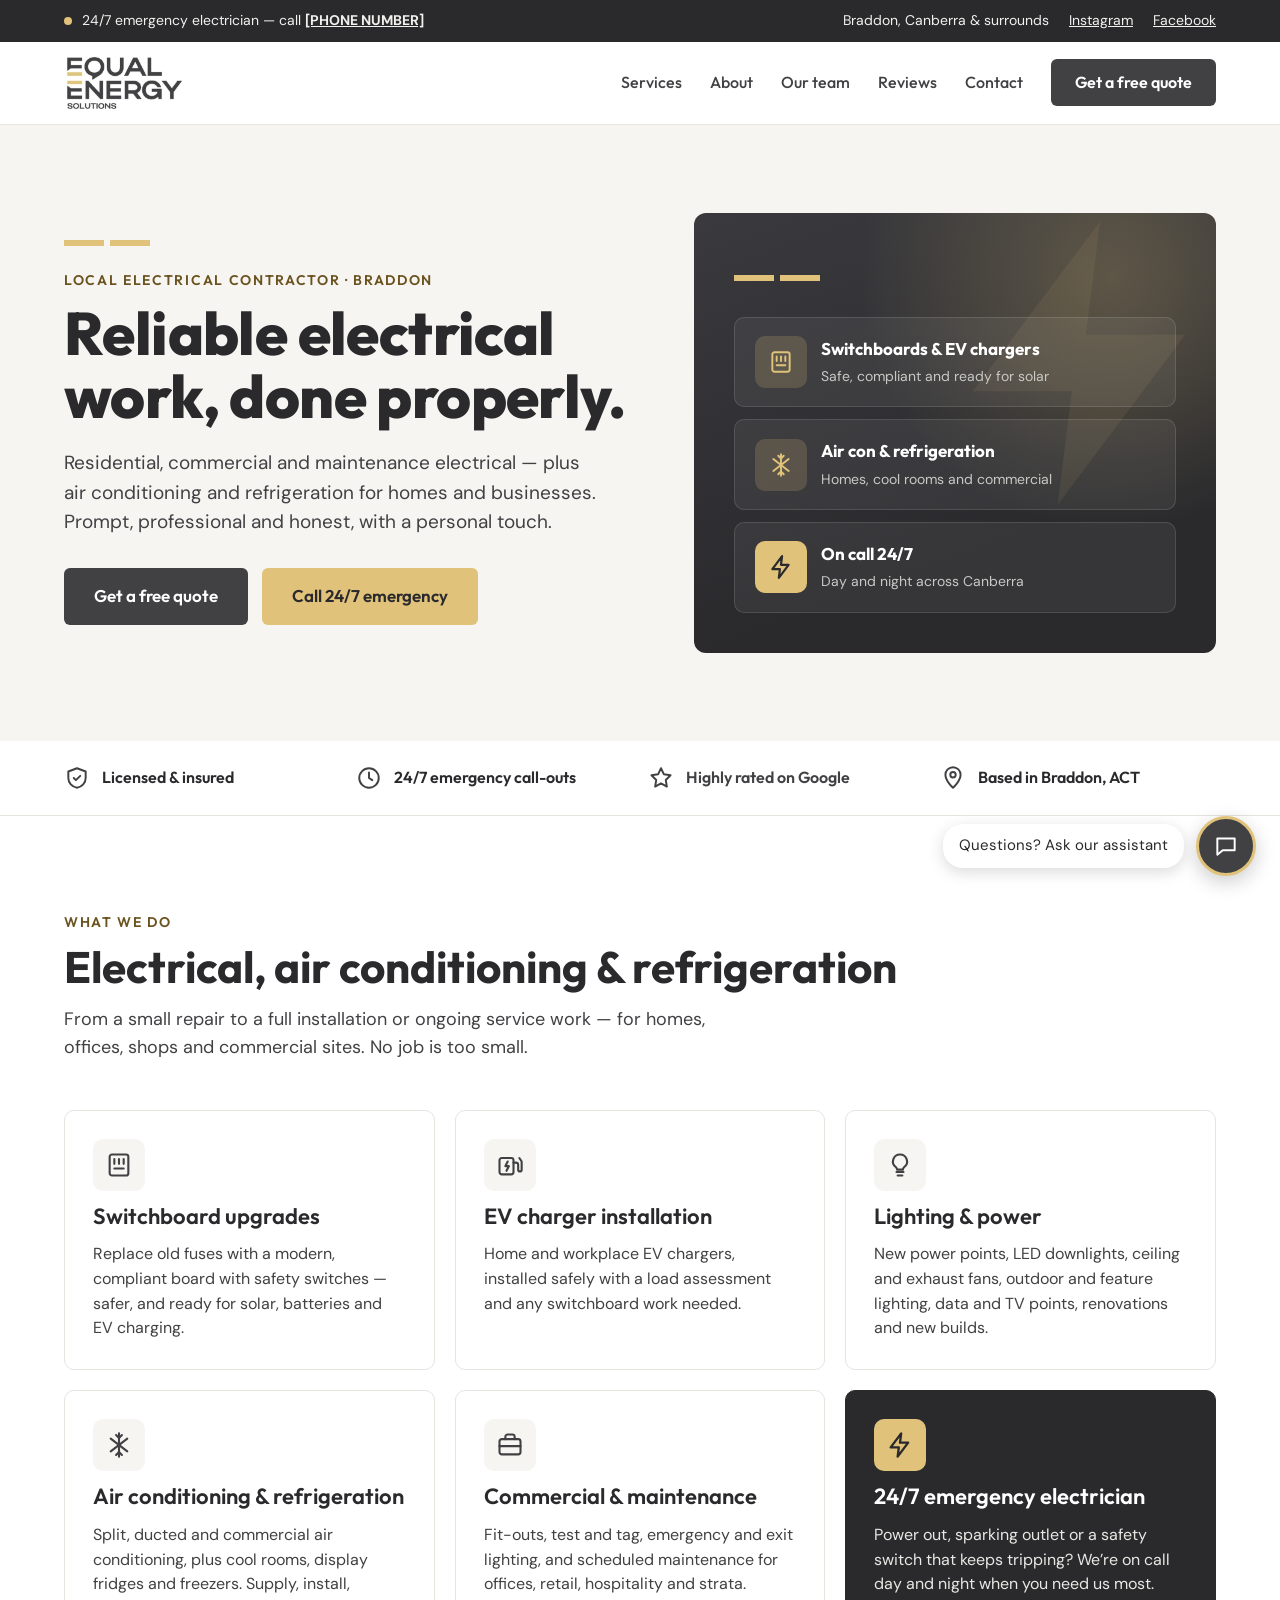
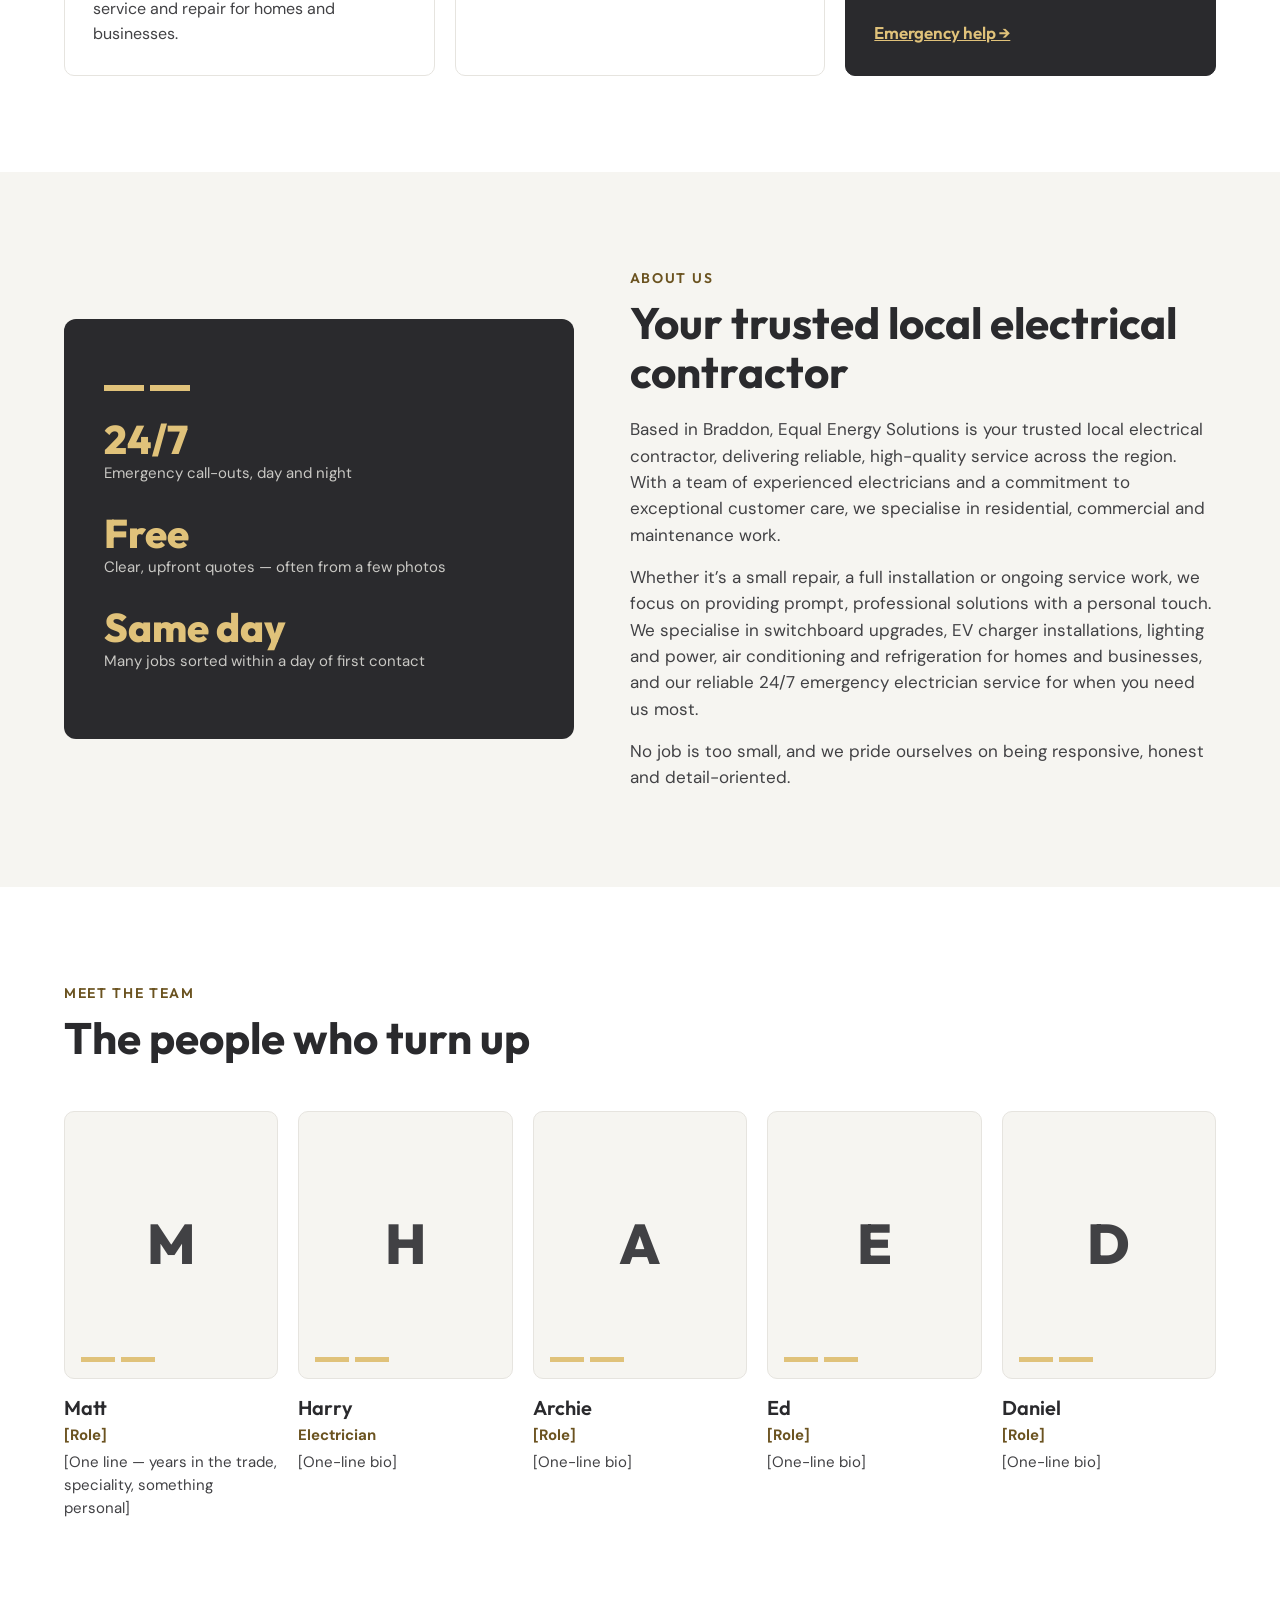
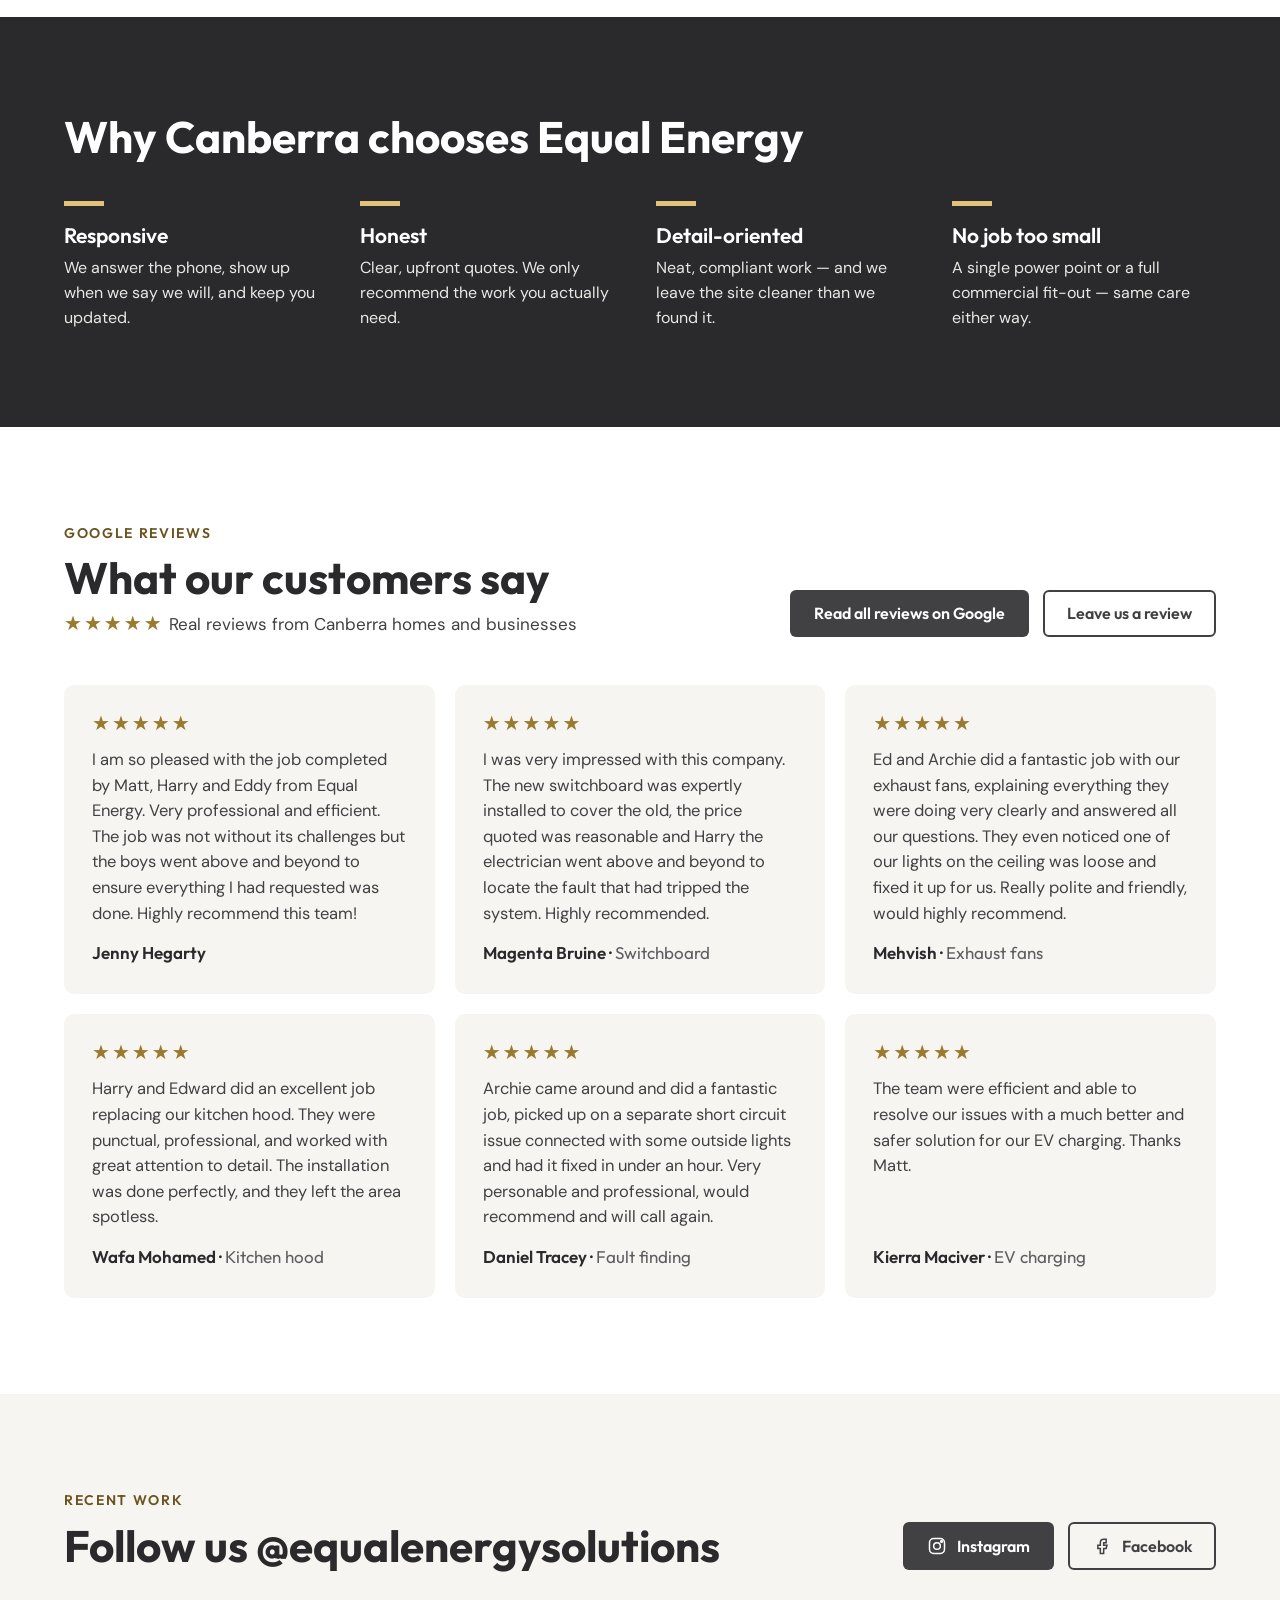
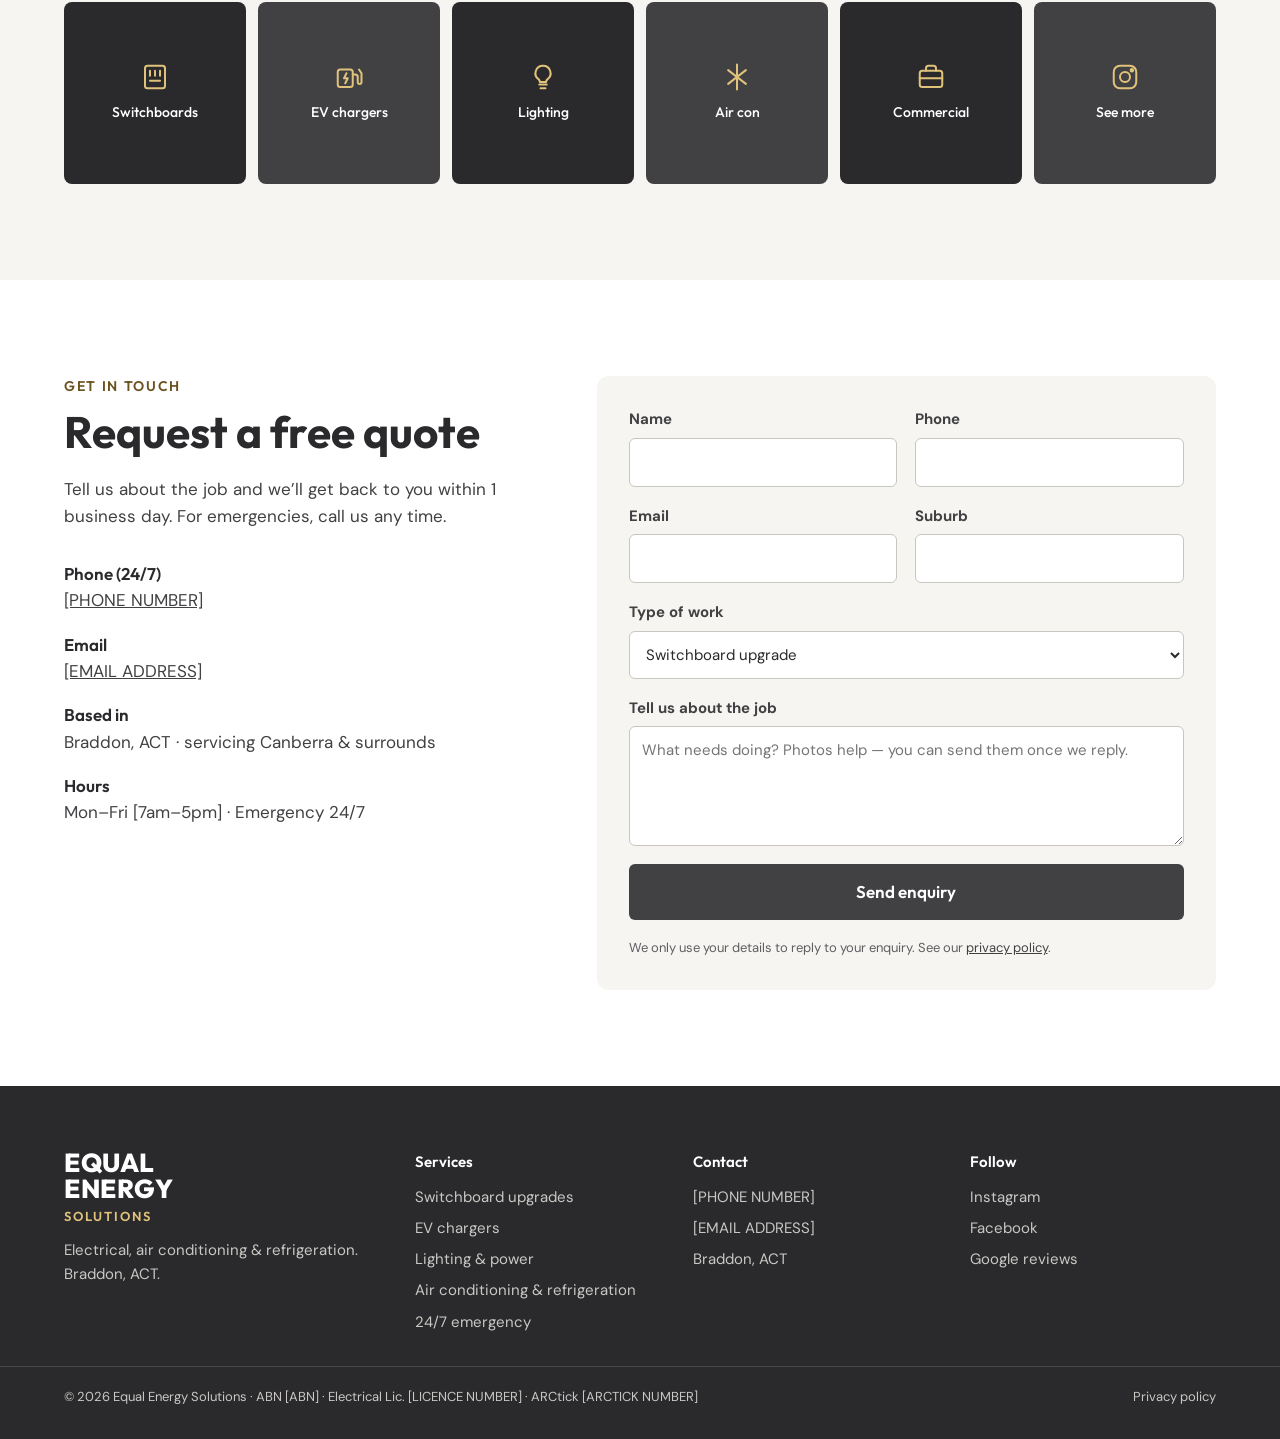
==== index.html @ e1e5429c "Equal Energy Solutions website Static site built from the Equal Energy design package: homepage, 24/" ====
<!doctype html>
<html lang="en-AU">
<head>
<meta charset="utf-8">
<meta name="viewport" content="width=device-width, initial-scale=1">
<title>Electrician Braddon &amp; Canberra | Equal Energy Solutions</title>
<meta name="description" content="Local electrician in Braddon — switchboards, EV chargers, lighting, air conditioning &amp; refrigeration. 24/7 emergency service. Free quotes.">
<meta name="theme-color" content="#2A2A2D">
<meta property="og:type" content="website">
<meta property="og:title" content="Equal Energy Solutions — Electrician Braddon &amp; Canberra">
<meta property="og:description" content="Electrical, air conditioning &amp; refrigeration for homes and businesses. 24/7 emergency service. Free quotes.">
<meta property="og:image" content="images/logo.jpg">
<link rel="icon" href="images/favicon.svg" type="image/svg+xml">
<link rel="preconnect" href="https://fonts.googleapis.com">
<link rel="preconnect" href="https://fonts.gstatic.com" crossorigin>
<link href="https://fonts.googleapis.com/css2?family=Outfit:wght@400;500;600;700;800&family=DM+Sans:wght@400;500;700&display=swap" rel="stylesheet">
<link rel="stylesheet" href="css/styles.css">
</head>
<body>
<a class="skip" href="#main">Skip to content</a>

<!-- 1. Emergency bar with tap-to-call -->
<div class="topbar">
  <div class="wrap">
    <div class="topbar__left"><span class="dot" aria-hidden="true"></span><span>24/7 emergency electrician — call <a data-tel href="#contact"><strong data-site="phone">[PHONE NUMBER]</strong></a></span></div>
    <div class="topbar__right"><span>Braddon, Canberra &amp; surrounds</span><a data-link="instagramUrl" href="https://www.instagram.com/equalenergysolutions/" rel="noopener">Instagram</a><a data-link="facebookUrl" href="https://www.facebook.com/p/Equal-Energy-Solutions-61576045104167/" rel="noopener">Facebook</a></div>
  </div>
</div>

<header class="header">
  <div class="wrap">
    <a class="header__logo" href="index.html" aria-label="Equal Energy Solutions — home"><img src="images/logo.jpg" alt="Equal Energy Solutions" width="121" height="58"></a>
    <button class="nav-toggle" type="button" aria-controls="nav" aria-expanded="false" aria-label="Menu">
      <svg width="22" height="22" viewBox="0 0 24 24" fill="none" stroke="#2A2A2D" stroke-width="2" stroke-linecap="round" aria-hidden="true"><path d="M4 7h16M4 12h16M4 17h16"/></svg>
    </button>
    <nav class="nav" id="nav" aria-label="Main">
      <a href="#services">Services</a>
      <a href="#about">About</a>
      <a href="#team">Our team</a>
      <a href="#reviews">Reviews</a>
      <a href="#contact">Contact</a>
      <a class="btn btn--primary btn--sm" href="#contact">Get a free quote</a>
    </nav>
  </div>
</header>

<main id="main">

<!-- 2. Hero -->
<section class="hero">
  <div class="wrap">
    <div>
      <div class="bars" aria-hidden="true"><span></span><span></span></div>
      <p class="eyebrow">Local electrical contractor · Braddon</p>
      <h1>Reliable electrical work, done properly.</h1>
      <p class="hero__sub">Residential, commercial and maintenance electrical — plus air conditioning and refrigeration for homes and businesses. Prompt, professional and honest, with a personal touch.</p>
      <div class="btn-row">
        <a class="btn btn--primary" href="#contact">Get a free quote</a>
        <a class="btn btn--gold" data-tel href="#contact">Call 24/7 emergency</a>
      </div>
    </div>
    <!-- To use a real photo: add <img class="hero__photo" src="images/hero.jpg" alt="The Equal Energy team on site in Canberra"> as the first child below. -->
    <div class="hero__visual">
      <svg class="hero__bolt" viewBox="0 0 24 24" fill="#E0C27A" aria-hidden="true"><path d="M13 2L4 14h7l-1 8 9-12h-7z"/></svg>
      <div class="bars" aria-hidden="true"><span></span><span></span></div>
      <div class="hero__card">
        <div class="icon-tile icon-tile--glass"><svg width="26" height="26" viewBox="0 0 24 24" fill="none" stroke="#E0C27A" stroke-width="1.8" stroke-linecap="round" stroke-linejoin="round" aria-hidden="true"><rect x="4" y="3" width="16" height="18" rx="2"/><path d="M8 7v4M12 7v4M16 7v4M8 15h8"/></svg></div>
        <div><strong>Switchboards &amp; EV chargers</strong><span>Safe, compliant and ready for solar</span></div>
      </div>
      <div class="hero__card">
        <div class="icon-tile icon-tile--glass"><svg width="26" height="26" viewBox="0 0 24 24" fill="none" stroke="#E0C27A" stroke-width="1.8" stroke-linecap="round" stroke-linejoin="round" aria-hidden="true"><path d="M12 2v20M4.9 6.5l14.2 11M19.1 6.5L4.9 17.5"/><path d="M9.5 3.5L12 6l2.5-2.5M9.5 20.5L12 18l2.5 2.5"/></svg></div>
        <div><strong>Air con &amp; refrigeration</strong><span>Homes, cool rooms and commercial</span></div>
      </div>
      <div class="hero__card">
        <div class="icon-tile icon-tile--gold"><svg width="26" height="26" viewBox="0 0 24 24" fill="none" stroke="#2A2A2D" stroke-width="2" stroke-linecap="round" stroke-linejoin="round" aria-hidden="true"><path d="M13 2L4 14h7l-1 8 9-12h-7z"/></svg></div>
        <div><strong>On call 24/7</strong><span>Day and night across Canberra</span></div>
      </div>
    </div>
  </div>
</section>

<!-- 3. Trust strip -->
<div class="trust">
  <div class="wrap">
    <div class="trust__item"><svg width="26" height="26" viewBox="0 0 24 24" fill="none" stroke="#414144" stroke-width="1.8" stroke-linecap="round" stroke-linejoin="round" aria-hidden="true"><path d="M12 3l8 3v6c0 4.5-3.4 8.3-8 9-4.6-.7-8-4.5-8-9V6z"/><path d="M9 12l2 2 4-4"/></svg>Licensed &amp; insured</div>
    <div class="trust__item"><svg width="26" height="26" viewBox="0 0 24 24" fill="none" stroke="#414144" stroke-width="1.8" stroke-linecap="round" stroke-linejoin="round" aria-hidden="true"><circle cx="12" cy="12" r="9"/><path d="M12 7v5l3 2"/></svg>24/7 emergency call-outs</div>
    <div class="trust__item"><svg width="26" height="26" viewBox="0 0 24 24" fill="none" stroke="#414144" stroke-width="1.8" stroke-linecap="round" stroke-linejoin="round" aria-hidden="true"><path d="M12 3l2.7 5.6 6.1.9-4.4 4.3 1 6.1L12 17l-5.4 2.9 1-6.1L3.2 9.5l6.1-.9z"/></svg><a href="#reviews" style="text-decoration:none">Highly rated on Google</a></div>
    <div class="trust__item"><svg width="26" height="26" viewBox="0 0 24 24" fill="none" stroke="#414144" stroke-width="1.8" stroke-linecap="round" stroke-linejoin="round" aria-hidden="true"><path d="M12 21s7-6.2 7-12a7 7 0 10-14 0c0 5.8 7 12 7 12z"/><circle cx="12" cy="9" r="2.5"/></svg>Based in Braddon, ACT</div>
  </div>
</div>

<!-- 4. Services -->
<section id="services" class="section">
  <div class="wrap">
    <div class="section-head">
      <p class="eyebrow">What we do</p>
      <h2>Electrical, air conditioning &amp; refrigeration</h2>
      <p class="lead">From a small repair to a full installation or ongoing service work — for homes, offices, shops and commercial sites. No job is too small.</p>
    </div>
    <div class="grid-3">
      <article class="card">
        <div class="icon-tile"><svg width="28" height="28" viewBox="0 0 24 24" fill="none" stroke="#414144" stroke-width="1.8" stroke-linecap="round" stroke-linejoin="round" aria-hidden="true"><rect x="4" y="3" width="16" height="18" rx="2"/><path d="M8 7v4M12 7v4M16 7v4M8 15h8"/></svg></div>
        <h3>Switchboard upgrades</h3>
        <p>Replace old fuses with a modern, compliant board with safety switches — safer, and ready for solar, batteries and EV charging.</p>
      </article>
      <article class="card">
        <div class="icon-tile"><svg width="28" height="28" viewBox="0 0 24 24" fill="none" stroke="#414144" stroke-width="1.8" stroke-linecap="round" stroke-linejoin="round" aria-hidden="true"><rect x="3" y="6" width="12" height="14" rx="2"/><path d="M15 10h2a2 2 0 012 2v4a1.5 1.5 0 003 0V9l-2-3"/><path d="M10 9l-2 4h3l-2 4"/></svg></div>
        <h3>EV charger installation</h3>
        <p>Home and workplace EV chargers, installed safely with a load assessment and any switchboard work needed.</p>
      </article>
      <article class="card">
        <div class="icon-tile"><svg width="28" height="28" viewBox="0 0 24 24" fill="none" stroke="#414144" stroke-width="1.8" stroke-linecap="round" stroke-linejoin="round" aria-hidden="true"><path d="M9 18h6M10 21h4"/><path d="M12 3a6 6 0 00-3.5 10.9c.6.5 1 1.2 1 2.1h5c0-.9.4-1.6 1-2.1A6 6 0 0012 3z"/></svg></div>
        <h3>Lighting &amp; power</h3>
        <p>New power points, LED downlights, ceiling and exhaust fans, outdoor and feature lighting, data and TV points, renovations and new builds.</p>
      </article>
      <article class="card">
        <div class="icon-tile"><svg width="28" height="28" viewBox="0 0 24 24" fill="none" stroke="#414144" stroke-width="1.8" stroke-linecap="round" stroke-linejoin="round" aria-hidden="true"><path d="M12 2v20M4.9 6.5l14.2 11M19.1 6.5L4.9 17.5"/><path d="M9.5 3.5L12 6l2.5-2.5M9.5 20.5L12 18l2.5 2.5"/></svg></div>
        <h3>Air conditioning &amp; refrigeration</h3>
        <p>Split, ducted and commercial air conditioning, plus cool rooms, display fridges and freezers. Supply, install, service and repair for homes and businesses.</p>
      </article>
      <article class="card">
        <div class="icon-tile"><svg width="28" height="28" viewBox="0 0 24 24" fill="none" stroke="#414144" stroke-width="1.8" stroke-linecap="round" stroke-linejoin="round" aria-hidden="true"><rect x="3" y="7" width="18" height="13" rx="2"/><path d="M8 7V5a2 2 0 012-2h4a2 2 0 012 2v2M3 13h18"/></svg></div>
        <h3>Commercial &amp; maintenance</h3>
        <p>Fit-outs, test and tag, emergency and exit lighting, and scheduled maintenance for offices, retail, hospitality and strata.</p>
      </article>
      <article class="card card--dark">
        <div class="icon-tile icon-tile--gold"><svg width="28" height="28" viewBox="0 0 24 24" fill="none" stroke="#2A2A2D" stroke-width="2" stroke-linecap="round" stroke-linejoin="round" aria-hidden="true"><path d="M13 2L4 14h7l-1 8 9-12h-7z"/></svg></div>
        <h3>24/7 emergency electrician</h3>
        <p>Power out, sparking outlet or a safety switch that keeps tripping? We’re on call day and night when you need us most.</p>
        <a href="emergency.html">Emergency help →</a>
      </article>
    </div>
  </div>
</section>

<!-- 5. About -->
<section id="about" class="section section--stone">
  <div class="wrap split">
    <!-- To use a real photo: add <img src="images/about.jpg" alt="..."> inside this box. -->
    <div class="about__visual">
      <div class="bars" aria-hidden="true" style="margin:0"><span></span><span></span></div>
      <div class="stat"><strong>24/7</strong><span>Emergency call-outs, day and night</span></div>
      <div class="stat"><strong>Free</strong><span>Clear, upfront quotes — often from a few photos</span></div>
      <div class="stat"><strong>Same day</strong><span>Many jobs sorted within a day of first contact</span></div>
    </div>
    <div>
      <p class="eyebrow">About us</p>
      <h2 style="margin-bottom:20px">Your trusted local electrical contractor</h2>
      <p>Based in Braddon, Equal Energy Solutions is your trusted local electrical contractor, delivering reliable, high-quality service across the region. With a team of experienced electricians and a commitment to exceptional customer care, we specialise in residential, commercial and maintenance work.</p>
      <p>Whether it’s a small repair, a full installation or ongoing service work, we focus on providing prompt, professional solutions with a personal touch. We specialise in switchboard upgrades, EV charger installations, lighting and power, air conditioning and refrigeration for homes and businesses, and our reliable 24/7 emergency electrician service for when you need us most.</p>
      <p>No job is too small, and we pride ourselves on being responsive, honest and detail-oriented.</p>
    </div>
  </div>
</section>

<!-- 6. Team — swap each initial for <img src="images/team-name.jpg" alt="Name"> (4:5 headshots on a light-grey backdrop) -->
<section id="team" class="section">
  <div class="wrap">
    <div class="section-head">
      <p class="eyebrow">Meet the team</p>
      <h2>The people who turn up</h2>
    </div>
    <div class="team">
      <div class="member"><div class="member__photo"><span class="member__initial" aria-hidden="true">M</span></div><h3>Matt</h3><p class="member__role">[Role]</p><p>[One line — years in the trade, speciality, something personal]</p></div>
      <div class="member"><div class="member__photo"><span class="member__initial" aria-hidden="true">H</span></div><h3>Harry</h3><p class="member__role">Electrician</p><p>[One-line bio]</p></div>
      <div class="member"><div class="member__photo"><span class="member__initial" aria-hidden="true">A</span></div><h3>Archie</h3><p class="member__role">[Role]</p><p>[One-line bio]</p></div>
      <div class="member"><div class="member__photo"><span class="member__initial" aria-hidden="true">E</span></div><h3>Ed</h3><p class="member__role">[Role]</p><p>[One-line bio]</p></div>
      <div class="member"><div class="member__photo"><span class="member__initial" aria-hidden="true">D</span></div><h3>Daniel</h3><p class="member__role">[Role]</p><p>[One-line bio]</p></div>
    </div>
  </div>
</section>

<!-- 7. Why us -->
<section class="section section--dark">
  <div class="wrap">
    <h2 style="margin-bottom:40px">Why Canberra chooses Equal Energy</h2>
    <div class="grid-4 why">
      <div><div class="bar"></div><h3>Responsive</h3><p>We answer the phone, show up when we say we will, and keep you updated.</p></div>
      <div><div class="bar"></div><h3>Honest</h3><p>Clear, upfront quotes. We only recommend the work you actually need.</p></div>
      <div><div class="bar"></div><h3>Detail-oriented</h3><p>Neat, compliant work — and we leave the site cleaner than we found it.</p></div>
      <div><div class="bar"></div><h3>No job too small</h3><p>A single power point or a full commercial fit-out — same care either way.</p></div>
    </div>
  </div>
</section>

<!-- 8. Google reviews — real customer reviews only -->
<section id="reviews" class="section">
  <div class="wrap">
    <div class="section-head section-head--split">
      <div>
        <p class="eyebrow">Google reviews</p>
        <h2>What our customers say</h2>
        <p class="rating-line"><span class="stars" aria-hidden="true">★★★★★</span> Real reviews from Canberra homes and businesses</p>
      </div>
      <div class="btn-row">
        <a class="btn btn--primary btn--sm" data-link="googleReviewsUrl" href="#" rel="noopener" target="_blank">Read all reviews on Google</a>
        <a class="btn btn--outline btn--sm" data-link="googleWriteReviewUrl" href="#" rel="noopener" target="_blank">Leave us a review</a>
      </div>
    </div>
    <div class="reviews">
      <figure class="review"><div class="stars" role="img" aria-label="5 stars">★★★★★</div><blockquote>I am so pleased with the job completed by Matt, Harry and Eddy from Equal Energy. Very professional and efficient. The job was not without its challenges but the boys went above and beyond to ensure everything I had requested was done. Highly recommend this team!</blockquote><figcaption>Jenny Hegarty</figcaption></figure>
      <figure class="review"><div class="stars" role="img" aria-label="5 stars">★★★★★</div><blockquote>I was very impressed with this company. The new switchboard was expertly installed to cover the old, the price quoted was reasonable and Harry the electrician went above and beyond to locate the fault that had tripped the system. Highly recommended.</blockquote><figcaption>Magenta Bruine · <span>Switchboard</span></figcaption></figure>
      <figure class="review"><div class="stars" role="img" aria-label="5 stars">★★★★★</div><blockquote>Ed and Archie did a fantastic job with our exhaust fans, explaining everything they were doing very clearly and answered all our questions. They even noticed one of our lights on the ceiling was loose and fixed it up for us. Really polite and friendly, would highly recommend.</blockquote><figcaption>Mehvish · <span>Exhaust fans</span></figcaption></figure>
      <figure class="review"><div class="stars" role="img" aria-label="5 stars">★★★★★</div><blockquote>Harry and Edward did an excellent job replacing our kitchen hood. They were punctual, professional, and worked with great attention to detail. The installation was done perfectly, and they left the area spotless.</blockquote><figcaption>Wafa Mohamed · <span>Kitchen hood</span></figcaption></figure>
      <figure class="review"><div class="stars" role="img" aria-label="5 stars">★★★★★</div><blockquote>Archie came around and did a fantastic job, picked up on a separate short circuit issue connected with some outside lights and had it fixed in under an hour. Very personable and professional, would recommend and will call again.</blockquote><figcaption>Daniel Tracey · <span>Fault finding</span></figcaption></figure>
      <figure class="review"><div class="stars" role="img" aria-label="5 stars">★★★★★</div><blockquote>The team were efficient and able to resolve our issues with a much better and safer solution for our EV charging. Thanks Matt.</blockquote><figcaption>Kierra Maciver · <span>EV charging</span></figcaption></figure>
    </div>
  </div>
</section>

<!-- 9. Instagram — replace tiles with a feed widget (Elfsight / Behold / SnapWidget) or real job photos -->
<section class="section section--stone">
  <div class="wrap">
    <div class="section-head section-head--split" style="margin-bottom:32px">
      <div>
        <p class="eyebrow">Recent work</p>
        <h2>Follow us @equalenergysolutions</h2>
      </div>
      <div class="btn-row">
        <a class="btn btn--primary btn--sm" data-link="instagramUrl" href="https://www.instagram.com/equalenergysolutions/" rel="noopener" target="_blank"><svg width="20" height="20" viewBox="0 0 24 24" fill="none" stroke="#FFFFFF" stroke-width="1.8" aria-hidden="true"><rect x="3" y="3" width="18" height="18" rx="5"/><circle cx="12" cy="12" r="4"/><circle cx="17.5" cy="6.5" r="1" fill="#FFFFFF"/></svg>Instagram</a>
        <a class="btn btn--outline btn--sm" data-link="facebookUrl" href="https://www.facebook.com/p/Equal-Energy-Solutions-61576045104167/" rel="noopener" target="_blank"><svg width="20" height="20" viewBox="0 0 24 24" fill="none" stroke="currentColor" stroke-width="1.8" aria-hidden="true"><path d="M14 8h3V4h-3a4 4 0 00-4 4v3H7v4h3v6h4v-6h3l1-4h-4V8z"/></svg>Facebook</a>
      </div>
    </div>
    <div class="ig-grid">
      <a class="ig-tile" data-link="instagramUrl" href="https://www.instagram.com/equalenergysolutions/" target="_blank" rel="noopener"><svg width="30" height="30" viewBox="0 0 24 24" fill="none" stroke="#E0C27A" stroke-width="1.6" stroke-linecap="round" stroke-linejoin="round" aria-hidden="true"><rect x="4" y="3" width="16" height="18" rx="2"/><path d="M8 7v4M12 7v4M16 7v4M8 15h8"/></svg><span>Switchboards</span></a>
      <a class="ig-tile" data-link="instagramUrl" href="https://www.instagram.com/equalenergysolutions/" target="_blank" rel="noopener"><svg width="30" height="30" viewBox="0 0 24 24" fill="none" stroke="#E0C27A" stroke-width="1.6" stroke-linecap="round" stroke-linejoin="round" aria-hidden="true"><rect x="3" y="6" width="12" height="14" rx="2"/><path d="M15 10h2a2 2 0 012 2v4a1.5 1.5 0 003 0V9l-2-3"/><path d="M10 9l-2 4h3l-2 4"/></svg><span>EV chargers</span></a>
      <a class="ig-tile" data-link="instagramUrl" href="https://www.instagram.com/equalenergysolutions/" target="_blank" rel="noopener"><svg width="30" height="30" viewBox="0 0 24 24" fill="none" stroke="#E0C27A" stroke-width="1.6" stroke-linecap="round" stroke-linejoin="round" aria-hidden="true"><path d="M9 18h6M10 21h4"/><path d="M12 3a6 6 0 00-3.5 10.9c.6.5 1 1.2 1 2.1h5c0-.9.4-1.6 1-2.1A6 6 0 0012 3z"/></svg><span>Lighting</span></a>
      <a class="ig-tile" data-link="instagramUrl" href="https://www.instagram.com/equalenergysolutions/" target="_blank" rel="noopener"><svg width="30" height="30" viewBox="0 0 24 24" fill="none" stroke="#E0C27A" stroke-width="1.6" stroke-linecap="round" stroke-linejoin="round" aria-hidden="true"><path d="M12 2v20M4.9 6.5l14.2 11M19.1 6.5L4.9 17.5"/></svg><span>Air con</span></a>
      <a class="ig-tile" data-link="instagramUrl" href="https://www.instagram.com/equalenergysolutions/" target="_blank" rel="noopener"><svg width="30" height="30" viewBox="0 0 24 24" fill="none" stroke="#E0C27A" stroke-width="1.6" stroke-linecap="round" stroke-linejoin="round" aria-hidden="true"><rect x="3" y="7" width="18" height="13" rx="2"/><path d="M8 7V5a2 2 0 012-2h4a2 2 0 012 2v2M3 13h18"/></svg><span>Commercial</span></a>
      <a class="ig-tile" data-link="instagramUrl" href="https://www.instagram.com/equalenergysolutions/" target="_blank" rel="noopener"><svg width="30" height="30" viewBox="0 0 24 24" fill="none" stroke="#E0C27A" stroke-width="1.6" aria-hidden="true"><rect x="3" y="3" width="18" height="18" rx="5"/><circle cx="12" cy="12" r="4"/><circle cx="17.5" cy="6.5" r="1" fill="#E0C27A"/></svg><span>See more</span></a>
    </div>
  </div>
</section>

<!-- 10. Quote form -->
<section id="contact" class="section">
  <div class="wrap contact">
    <div>
      <p class="eyebrow">Get in touch</p>
      <h2 style="margin-bottom:20px">Request a free quote</h2>
      <p>Tell us about the job and we’ll get back to you within <span data-site="responseTime">1 business day</span>. For emergencies, call us any time.</p>
      <dl class="contact__list">
        <div><dt>Phone (24/7)</dt><dd><a data-tel href="#contact" data-site="phone">[PHONE NUMBER]</a></dd></div>
        <div><dt>Email</dt><dd><a data-mailto href="#contact" data-site="email">[EMAIL ADDRESS]</a></dd></div>
        <div><dt>Based in</dt><dd>Braddon, ACT · servicing <span data-site="serviceArea">Canberra &amp; surrounds</span></dd></div>
        <div><dt>Hours</dt><dd data-site="hours">Mon–Fri [7am–5pm] · Emergency 24/7</dd></div>
      </dl>
    </div>
    <form id="quote-form" class="form" name="quote" method="POST" data-netlify="true" netlify-honeypot="bot-field" novalidate>
      <input type="hidden" name="form-name" value="quote">
      <label class="hp">Don’t fill this in <input name="bot-field" tabindex="-1" autocomplete="off"></label>
      <label>Name<input type="text" name="name" autocomplete="name" required></label>
      <label>Phone<input type="tel" name="phone" autocomplete="tel"></label>
      <label>Email<input type="email" name="email" autocomplete="email"></label>
      <label>Suburb<input type="text" name="suburb" autocomplete="address-level2"></label>
      <label class="full">Type of work
        <select name="job">
          <option>Switchboard upgrade</option>
          <option>EV charger installation</option>
          <option>Lighting &amp; power</option>
          <option>Air conditioning</option>
          <option>Refrigeration / cool room</option>
          <option>Commercial / maintenance</option>
          <option>Something else</option>
        </select>
      </label>
      <label class="full">Tell us about the job<textarea name="message" rows="4" placeholder="What needs doing? Photos help — you can send them once we reply."></textarea></label>
      <div class="form__status full" role="status" aria-live="polite"></div>
      <button type="submit" class="btn btn--primary full">Send enquiry</button>
      <p class="form__note full">We only use your details to reply to your enquiry. See our <a href="privacy.html">privacy policy</a>.</p>
    </form>
  </div>
</section>

</main>

<!-- 11. Footer -->
<footer class="footer">
  <div class="wrap">
    <div>
      <div class="wordmark">EQUAL<br>ENERGY<small>SOLUTIONS</small></div>
      <p>Electrical, air conditioning &amp; refrigeration. Braddon, ACT.</p>
    </div>
    <div class="footer__col"><div class="footer__title">Services</div><a href="#services">Switchboard upgrades</a><a href="#services">EV chargers</a><a href="#services">Lighting &amp; power</a><a href="#services">Air conditioning &amp; refrigeration</a><a href="emergency.html">24/7 emergency</a></div>
    <div class="footer__col"><div class="footer__title">Contact</div><a data-tel href="#contact" data-site="phone">[PHONE NUMBER]</a><a data-mailto href="#contact" data-site="email">[EMAIL ADDRESS]</a><span>Braddon, ACT</span></div>
    <div class="footer__col"><div class="footer__title">Follow</div><a data-link="instagramUrl" href="https://www.instagram.com/equalenergysolutions/" rel="noopener">Instagram</a><a data-link="facebookUrl" href="https://www.facebook.com/p/Equal-Energy-Solutions-61576045104167/" rel="noopener">Facebook</a><a data-link="googleReviewsUrl" href="#" rel="noopener">Google reviews</a></div>
  </div>
  <div class="footer__bottom">
    <div class="wrap">
      <span>© <span data-year>2026</span> Equal Energy Solutions · ABN <span data-site="abn">[ABN]</span> · Electrical Lic. <span data-site="electricalLicence">[LICENCE NUMBER]</span> · ARCtick <span data-site="arctickLicence">[ARCTICK NUMBER]</span></span>
      <a href="privacy.html">Privacy policy</a>
    </div>
  </div>
</footer>

<!-- 12. Assistant launcher -->
<div class="chat-launch">
  <span class="chat-hint">Questions? Ask our assistant</span>
  <button type="button" class="chat-toggle" data-open-chat aria-label="Open chat assistant"><svg width="26" height="26" viewBox="0 0 24 24" fill="none" stroke="#FFFFFF" stroke-width="1.8" stroke-linecap="round" stroke-linejoin="round" aria-hidden="true"><path d="M4 5h16v11H9l-5 4z"/></svg></button>
</div>
<div id="chat-panel" class="chat-panel" role="dialog" aria-label="Equal Energy assistant">
  <div class="chat-head">
    <div class="chat-head__avatar"><svg width="20" height="20" viewBox="0 0 24 24" fill="none" stroke="#2A2A2D" stroke-width="2" stroke-linecap="round" stroke-linejoin="round" aria-hidden="true"><path d="M13 2L4 14h7l-1 8 9-12h-7z"/></svg></div>
    <div><div class="chat-head__title">Equal Energy assistant</div><div class="chat-head__sub">Instant answers · a real person follows up</div></div>
    <button type="button" id="chat-close" class="chat-close" aria-label="Close chat">×</button>
  </div>
  <div id="chat-log" class="chat-log" aria-live="polite"></div>
  <div id="chat-chips" class="chat-chips"></div>
  <form id="chat-form" class="chat-form"><label class="sr-only" for="chat-input">Type your question</label><input id="chat-input" type="text" placeholder="Type your question…" autocomplete="off"><button type="submit" aria-label="Send">➤</button></form>
  <div class="chat-foot">Automated assistant — for emergencies call <span data-site="phone">[PHONE]</span> any time</div>
</div>

<!-- Mobile action bar -->
<nav class="mobile-bar" aria-label="Quick actions">
  <a class="btn btn--gold" data-tel href="#contact">Call</a>
  <a class="btn btn--primary" href="#contact">Quote</a>
  <button type="button" class="btn btn--outline" data-open-chat>Ask us</button>
</nav>

<script src="js/config.js"></script>
<script src="js/main.js"></script>
</body>
</html>
---- css/styles.css ----
/* Equal Energy Solutions — brand tokens from the Design Package (Brand & UI kit) */
:root {
  --charcoal: #414144;      /* logo, buttons, body text */
  --deep: #2A2A2D;          /* headings, dark bands */
  --gold: #E0C27A;          /* accents, emergency CTA — never text on white */
  --bronze: #6B5320;        /* "gold" for text on light */
  --stone: #F6F5F1;         /* alternate sections */
  --line: #E6E4DF;          /* borders, dividers */
  --muted: #5E5E62;
  --placeholder: #DEDCD6;
  --white: #FFFFFF;

  --font-head: "Outfit", system-ui, sans-serif;
  --font-body: "DM Sans", system-ui, sans-serif;

  --radius: 10px;
  --wrap: 1200px;
  --shadow: 0 10px 30px rgba(0, 0, 0, .12);
}

*, *::before, *::after { box-sizing: border-box; }
html { scroll-behavior: smooth; scroll-padding-top: 90px; }
body {
  margin: 0;
  font-family: var(--font-body);
  font-size: 17px;
  line-height: 1.55;
  color: var(--charcoal);
  background: var(--white);
  -webkit-font-smoothing: antialiased;
}
img { max-width: 100%; display: block; }
a { color: var(--charcoal); }
a:hover { color: var(--deep); }
h1, h2, h3 { font-family: var(--font-head); color: var(--deep); margin: 0; }
h1 { font-weight: 800; font-size: 60px; line-height: 1.05; letter-spacing: -0.01em; }
h2 { font-weight: 700; font-size: 44px; line-height: 1.1; }
h3 { font-weight: 600; font-size: 22px; line-height: 1.25; }
p { margin: 0; }
:focus-visible { outline: 3px solid var(--gold); outline-offset: 2px; }

.wrap { max-width: var(--wrap); margin: 0 auto; padding: 0 24px; }
.section { padding: 96px 0; }
.section--stone { background: var(--stone); }
.section--dark { background: var(--deep); color: #E9E8E4; }
.section--dark h2, .section--dark h3 { color: var(--white); }

.eyebrow {
  font-family: var(--font-head); font-weight: 600; font-size: 14px;
  letter-spacing: .12em; text-transform: uppercase; color: var(--bronze);
  margin-bottom: 10px;
}
.section--dark .eyebrow { color: var(--gold); }
.lead { font-size: 18px; max-width: 680px; margin-top: 14px; }
.section-head { margin-bottom: 48px; }
.section-head--split { display: flex; flex-wrap: wrap; justify-content: space-between; align-items: flex-end; gap: 24px; }

/* Gold bars motif — the two bars from the logo's "E" */
.bars { display: flex; gap: 6px; margin-bottom: 24px; }
.bars span { width: 40px; height: 6px; background: var(--gold); display: block; }
.bar { width: 40px; height: 5px; background: var(--gold); margin-bottom: 16px; }

.sr-only { position: absolute; width: 1px; height: 1px; overflow: hidden; clip: rect(0 0 0 0); white-space: nowrap; }
.skip { position: absolute; left: -999px; top: 8px; background: var(--deep); color: var(--white); padding: 10px 16px; z-index: 100; }
.skip:focus { left: 8px; }

/* Buttons */
.btn {
  display: inline-flex; align-items: center; justify-content: center; gap: 10px;
  font-family: var(--font-head); font-weight: 600; font-size: 17px;
  padding: 16px 28px; border-radius: 6px; border: 2px solid transparent;
  text-decoration: none; cursor: pointer; line-height: 1.2;
  transition: transform .15s ease, background-color .15s ease;
}
.btn:hover { transform: translateY(-1px); }
.btn--primary { background: var(--charcoal); color: var(--white); }
.btn--primary:hover { background: var(--deep); color: var(--white); }
.btn--gold { background: var(--gold); color: var(--deep); }
.btn--gold:hover { background: #D6B566; color: var(--deep); }
.btn--outline { border-color: var(--charcoal); color: var(--charcoal); background: transparent; }
.btn--outline:hover { background: var(--charcoal); color: var(--white); }
.btn--outline-light { border-color: #8A8A8E; color: var(--white); background: transparent; }
.btn--outline-light:hover { border-color: var(--white); color: var(--white); }
.btn--sm { padding: 12px 22px; font-size: 16px; }
.btn-row { display: flex; flex-wrap: wrap; gap: 14px; }

/* Top emergency bar */
.topbar { background: var(--deep); color: #F2F1EE; font-size: 14px; }
.topbar .wrap { display: flex; flex-wrap: wrap; justify-content: space-between; align-items: center; gap: 8px 24px; padding-top: 10px; padding-bottom: 10px; }
.topbar a { color: #F2F1EE; }
.topbar__left { display: flex; align-items: center; gap: 10px; }
.topbar__right { display: flex; gap: 20px; align-items: center; }
.dot { width: 8px; height: 8px; border-radius: 50%; background: var(--gold); display: inline-block; animation: pulse 2s infinite; }
@keyframes pulse { 0%,100% { opacity: 1; } 50% { opacity: .35; } }

/* Header */
.header { position: sticky; top: 0; z-index: 40; background: rgba(255,255,255,.97); border-bottom: 1px solid var(--line); backdrop-filter: saturate(1.4) blur(6px); }
.header .wrap { display: flex; align-items: center; justify-content: space-between; gap: 16px; padding-top: 12px; padding-bottom: 12px; }
.header__logo img { height: 58px; width: auto; }
.nav { display: flex; gap: 28px; align-items: center; font-family: var(--font-head); font-weight: 500; font-size: 16px; }
.nav a { text-decoration: none; }
.nav a:not(.btn):hover { color: var(--bronze); }
.nav .btn { color: var(--white); }
.nav-toggle { display: none; width: 46px; height: 46px; border: 1px solid var(--line); border-radius: 8px; background: var(--white); cursor: pointer; align-items: center; justify-content: center; }

/* Hero */
.hero { background: var(--stone); }
.hero .wrap { padding-top: 88px; padding-bottom: 88px; display: grid; grid-template-columns: 1.1fr 1fr; gap: 56px; align-items: center; }
.hero h1 { margin-bottom: 20px; }
.hero__sub { font-size: 19px; max-width: 540px; margin-bottom: 32px; }
.hero__visual {
  position: relative; min-height: 440px; border-radius: 12px; overflow: hidden;
  background:
    radial-gradient(circle at 80% 15%, rgba(224,194,122,.25), transparent 45%),
    linear-gradient(160deg, #3A3A3E 0%, var(--deep) 70%);
  color: var(--white); padding: 40px; display: flex; flex-direction: column; justify-content: flex-end;
}
.hero__visual img.hero__photo { position: absolute; inset: 0; width: 100%; height: 100%; object-fit: cover; }
.hero__bolt { position: absolute; right: -40px; top: -20px; width: 340px; height: 340px; opacity: .08; }
.hero__card { position: relative; background: rgba(255,255,255,.06); border: 1px solid rgba(255,255,255,.12); border-radius: 10px; padding: 18px 20px; display: flex; gap: 14px; align-items: center; margin-top: 12px; }
.hero__card strong { font-family: var(--font-head); font-size: 17px; display: block; }
.hero__card span { font-size: 14px; color: #C9C8C4; }
.icon-tile { width: 52px; height: 52px; border-radius: 10px; background: var(--stone); display: flex; align-items: center; justify-content: center; flex: none; }
.icon-tile--gold { background: var(--gold); }
.icon-tile--glass { background: rgba(224,194,122,.18); }

/* Trust strip */
.trust { border-bottom: 1px solid var(--line); }
.trust .wrap { padding-top: 24px; padding-bottom: 24px; display: grid; grid-template-columns: repeat(4, 1fr); gap: 16px; font-family: var(--font-head); font-weight: 600; font-size: 16px; color: var(--deep); }
.trust__item { display: flex; gap: 12px; align-items: center; }

/* Services */
.grid-3 { display: grid; grid-template-columns: repeat(3, 1fr); gap: 20px; }
.card { border: 1px solid var(--line); border-radius: var(--radius); padding: 28px; display: flex; flex-direction: column; gap: 12px; background: var(--white); transition: box-shadow .2s ease, transform .2s ease; }
.card:hover { box-shadow: var(--shadow); transform: translateY(-2px); }
.card p { font-size: 16px; }
.card--dark { background: var(--deep); color: #E9E8E4; border-color: var(--deep); }
.card--dark h3 { color: var(--white); }
.card--dark a { color: var(--gold); font-family: var(--font-head); font-weight: 600; font-size: 17px; margin-top: auto; }

/* About */
.split { display: grid; grid-template-columns: 1fr 1.15fr; gap: 56px; align-items: center; }
.split p + p { margin-top: 16px; }
.about__visual { min-height: 420px; border-radius: 12px; background: var(--deep); position: relative; overflow: hidden; padding: 40px; display: flex; flex-direction: column; justify-content: center; gap: 28px; }
.about__visual img { position: absolute; inset: 0; width: 100%; height: 100%; object-fit: cover; }
.stat { color: var(--white); }
.stat strong { font-family: var(--font-head); font-size: 40px; font-weight: 800; color: var(--gold); display: block; line-height: 1; }
.stat span { font-size: 15px; color: #C9C8C4; }

/* Team */
.team { display: grid; grid-template-columns: repeat(5, 1fr); gap: 20px; }
.member { display: flex; flex-direction: column; gap: 4px; }
.member__photo { aspect-ratio: 4 / 5; border-radius: var(--radius); background: var(--stone); border: 1px solid var(--line); display: flex; align-items: center; justify-content: center; margin-bottom: 12px; overflow: hidden; position: relative; }
.member__photo img { width: 100%; height: 100%; object-fit: cover; }
.member__initial { font-family: var(--font-head); font-weight: 800; font-size: 56px; color: var(--charcoal); }
.member__photo::after { content: ""; position: absolute; left: 16px; bottom: 16px; width: 34px; height: 5px; background: var(--gold); box-shadow: 40px 0 0 var(--gold); }
.member h3 { font-size: 20px; }
.member__role { font-size: 15px; color: var(--bronze); font-weight: 700; }
.member p:last-child { font-size: 15px; }

/* Why us */
.grid-4 { display: grid; grid-template-columns: repeat(4, 1fr); gap: 32px; }
.why h3 { font-size: 21px; margin-bottom: 8px; }
.why p { font-size: 16px; }

/* Reviews */
.reviews { display: grid; grid-template-columns: repeat(3, 1fr); gap: 20px; }
.review { margin: 0; background: var(--stone); border-radius: var(--radius); padding: 28px; display: flex; flex-direction: column; gap: 14px; }
.stars { color: #9A7A2E; font-size: 20px; letter-spacing: 2px; line-height: 1; }
.review blockquote { margin: 0; font-size: 16.5px; flex: 1; }
.review figcaption { font-family: var(--font-head); font-weight: 600; color: var(--deep); }
.review figcaption span { font-weight: 400; color: var(--muted); }
.rating-line { font-size: 17px; margin-top: 8px; }

/* Instagram */
.ig-grid { display: grid; grid-template-columns: repeat(6, 1fr); gap: 12px; }
.ig-tile { aspect-ratio: 1; border-radius: 8px; background: var(--deep); color: var(--white); display: flex; flex-direction: column; align-items: center; justify-content: center; gap: 10px; text-decoration: none; text-align: center; padding: 12px; font-family: var(--font-head); font-weight: 500; font-size: 14px; transition: transform .2s ease; position: relative; overflow: hidden; }
.ig-tile:nth-child(even) { background: var(--charcoal); }
.ig-tile:hover { transform: scale(1.03); color: var(--gold); }
.ig-tile img { position: absolute; inset: 0; width: 100%; height: 100%; object-fit: cover; }

/* Contact */
.contact { display: grid; grid-template-columns: 1fr 1.3fr; gap: 56px; }
.contact__list { display: flex; flex-direction: column; gap: 18px; margin-top: 32px; }
.contact__list dt { font-family: var(--font-head); font-weight: 600; color: var(--deep); }
.contact__list dd { margin: 0; }
.form { background: var(--stone); border-radius: 12px; padding: 32px; display: grid; grid-template-columns: repeat(2, minmax(0, 1fr)); gap: 18px; }
.form label { display: flex; flex-direction: column; gap: 6px; font-weight: 700; font-size: 15px; }
.form .full { grid-column: 1 / -1; }
.form input, .form select, .form textarea { font: inherit; font-weight: 400; padding: 12px; border: 1px solid #C9C6BF; border-radius: 6px; background: var(--white); color: var(--deep); width: 100%; }
.form input:focus, .form select:focus, .form textarea:focus { outline: 2px solid var(--gold); border-color: var(--charcoal); }
.form textarea { resize: vertical; min-height: 120px; }
.form .btn { width: 100%; }
.form__note { font-size: 13px; color: var(--muted); }
.form__status { grid-column: 1 / -1; padding: 14px 16px; border-radius: 8px; font-weight: 500; display: none; }
.form__status.ok { display: block; background: #E9F3E6; color: #2E5B23; }
.form__status.err { display: block; background: #FBEAEA; color: #8A2A2A; }
.hp { display: none !important; }

/* Footer */
.footer { background: var(--deep); color: #C9C8C4; font-size: 15px; }
.footer .wrap { padding-top: 64px; padding-bottom: 32px; display: grid; grid-template-columns: 1.3fr 1fr 1fr 1fr; gap: 32px; }
.footer a { color: #C9C8C4; text-decoration: none; }
.footer a:hover { color: var(--gold); }
.footer__col { display: flex; flex-direction: column; gap: 8px; }
.footer__title { font-family: var(--font-head); font-weight: 600; color: var(--white); margin-bottom: 4px; }
.wordmark { font-family: var(--font-head); font-weight: 800; font-size: 26px; line-height: 1; color: var(--white); letter-spacing: .02em; }
.wordmark small { display: block; font-weight: 600; font-size: 13px; letter-spacing: .14em; color: var(--gold); margin: 8px 0 16px; }
.footer__bottom { border-top: 1px solid #45454A; }
.footer__bottom .wrap { display: flex; flex-wrap: wrap; justify-content: space-between; gap: 12px; font-size: 13px; padding-top: 20px; padding-bottom: 32px; grid-template-columns: none; }

/* Chatbot */
.chat-launch { position: fixed; z-index: 60; right: 24px; bottom: 24px; display: flex; align-items: center; gap: 12px; }
.chat-hint { background: var(--white); color: var(--deep); padding: 10px 16px; border-radius: 20px; font-size: 15px; box-shadow: 0 4px 16px rgba(0,0,0,.15); }
.chat-toggle { width: 60px; height: 60px; border-radius: 50%; background: var(--charcoal); border: 3px solid var(--gold); display: flex; align-items: center; justify-content: center; cursor: pointer; box-shadow: 0 6px 20px rgba(0,0,0,.2); }
.chat-panel { position: fixed; right: 24px; bottom: 100px; width: 370px; max-width: calc(100vw - 32px); height: 560px; max-height: calc(100vh - 140px); background: var(--white); border-radius: 16px; box-shadow: 0 10px 30px rgba(0,0,0,.2); display: none; flex-direction: column; overflow: hidden; z-index: 61; }
.chat-panel.open { display: flex; }
.chat-head { background: var(--deep); color: var(--white); padding: 14px 16px; display: flex; align-items: center; gap: 12px; }
.chat-head__avatar { width: 38px; height: 38px; border-radius: 50%; background: var(--gold); display: flex; align-items: center; justify-content: center; flex: none; }
.chat-head__title { font-family: var(--font-head); font-weight: 600; }
.chat-head__sub { font-size: 12px; color: #C9C8C4; }
.chat-close { width: 44px; height: 44px; background: none; border: 0; color: var(--white); font-size: 24px; cursor: pointer; margin-left: auto; }
.chat-log { flex: 1; overflow-y: auto; padding: 16px; display: flex; flex-direction: column; gap: 10px; background: var(--stone); }
.bubble { max-width: 84%; padding: 10px 14px; font-size: 15px; line-height: 1.45; }
.bubble--bot { align-self: flex-start; background: var(--white); color: var(--deep); border-radius: 14px 14px 14px 4px; box-shadow: 0 1px 2px rgba(0,0,0,.06); }
.bubble--me { align-self: flex-end; background: var(--charcoal); color: var(--white); border-radius: 14px 14px 4px 14px; }
.bubble a { color: inherit; font-weight: 700; }
.chat-chips { padding: 10px 12px 4px; border-top: 1px solid var(--line); display: flex; flex-wrap: wrap; gap: 6px; max-height: 120px; overflow-y: auto; }
.chat-chips button { font: inherit; font-size: 13px; min-height: 34px; padding: 5px 11px; border-radius: 17px; border: 1.5px solid var(--charcoal); background: var(--white); color: var(--charcoal); cursor: pointer; }
.chat-chips button:hover { background: var(--charcoal); color: var(--white); }
.chat-form { padding: 8px 12px 6px; display: flex; gap: 8px; }
.chat-form input { flex: 1; font: inherit; font-size: 15px; padding: 11px; border: 1px solid #C9C6BF; border-radius: 8px; }
.chat-form button { width: 46px; border-radius: 8px; border: 0; background: var(--charcoal); color: var(--white); cursor: pointer; font-size: 16px; }
.chat-foot { padding: 0 12px 10px; font-size: 11px; color: #6A6A6E; text-align: center; }

/* Mobile sticky action bar (design page 04) */
.mobile-bar { display: none; }

/* Simple content pages (emergency / privacy) */
.page-hero { background: var(--deep); color: #E9E8E4; }
.page-hero .wrap { padding-top: 80px; padding-bottom: 80px; }
.page-hero h1 { color: var(--white); margin-bottom: 18px; }
.page-hero p { font-size: 19px; max-width: 640px; }
.steps { counter-reset: step; display: grid; grid-template-columns: repeat(3, 1fr); gap: 20px; }
.steps li { list-style: none; counter-increment: step; border: 1px solid var(--line); border-radius: var(--radius); padding: 28px; }
.steps li::before { content: counter(step); font-family: var(--font-head); font-weight: 800; font-size: 32px; color: var(--bronze); display: block; margin-bottom: 8px; }
.danger { border-left: 5px solid var(--gold); background: var(--stone); padding: 22px 24px; border-radius: 0 var(--radius) var(--radius) 0; }
.prose { max-width: 760px; }
.prose h2 { font-size: 28px; margin: 40px 0 12px; }
.prose p, .prose ul { margin: 0 0 14px; }

/* Responsive */
@media (max-width: 1080px) {
  .team { grid-template-columns: repeat(3, 1fr); }
  .ig-grid { grid-template-columns: repeat(3, 1fr); }
  .trust .wrap { grid-template-columns: repeat(2, 1fr); }
  .footer .wrap { grid-template-columns: 1fr 1fr; }
}
@media (max-width: 900px) {
  h1 { font-size: 48px; }
  h2 { font-size: 36px; }
  .section { padding: 72px 0; }
  .hero .wrap, .split, .contact { grid-template-columns: 1fr; gap: 40px; }
  .hero .wrap { padding-top: 56px; padding-bottom: 56px; }
  .hero__visual { min-height: 320px; }
  .grid-3, .reviews, .steps { grid-template-columns: 1fr 1fr; }
  .grid-4 { grid-template-columns: 1fr 1fr; }
  .nav-toggle { display: inline-flex; }
  .nav { display: none; position: absolute; top: 100%; left: 0; right: 0; background: var(--white); flex-direction: column; align-items: stretch; gap: 0; border-bottom: 1px solid var(--line); padding: 8px 24px 20px; box-shadow: 0 12px 20px rgba(0,0,0,.06); }
  .nav.open { display: flex; }
  .nav a:not(.btn) { padding: 14px 0; border-bottom: 1px solid var(--line); }
  .nav .btn { margin-top: 14px; }
  .header .wrap { position: relative; }
}
@media (max-width: 640px) {
  body { font-size: 16px; padding-bottom: 76px; }
  h1 { font-size: 40px; }
  h2 { font-size: 30px; }
  .section { padding: 56px 0; }
  .wrap { padding: 0 16px; }
  .topbar__right span { display: none; }
  .header__logo img { height: 48px; }
  .hero__sub { font-size: 17px; }
  .hero .btn-row .btn { width: 100%; }
  .hero__visual { padding: 24px; min-height: 260px; }
  .trust .wrap { grid-template-columns: 1fr 1fr; font-size: 14px; gap: 12px; }
  .trust__item svg { width: 20px; height: 20px; flex: none; }
  .grid-3, .reviews, .steps, .grid-4, .footer .wrap { grid-template-columns: 1fr; }
  .card { padding: 22px; }
  .team { grid-template-columns: 1fr 1fr; gap: 14px; }
  .member__initial { font-size: 44px; }
  .ig-grid { grid-template-columns: repeat(3, 1fr); gap: 8px; }
  .ig-tile span { display: none; }
  .form { grid-template-columns: 1fr; padding: 22px; }
  .about__visual { min-height: 0; padding: 28px; }
  .chat-hint { display: none; }
  .chat-launch { display: none; }
  .chat-panel { right: 8px; left: 8px; width: auto; max-width: none; bottom: 84px; height: calc(100vh - 120px); }
  .mobile-bar { display: grid; grid-template-columns: 1fr 1fr 1fr; gap: 8px; position: fixed; left: 0; right: 0; bottom: 0; z-index: 55; background: var(--white); padding: 10px 12px calc(10px + env(safe-area-inset-bottom)); box-shadow: 0 -4px 16px rgba(0,0,0,.1); }
  .mobile-bar .btn { padding: 14px 8px; font-size: 16px; }
}
@media (prefers-reduced-motion: reduce) {
  html { scroll-behavior: auto; }
  *, *::before, *::after { animation: none !important; transition: none !important; }
}
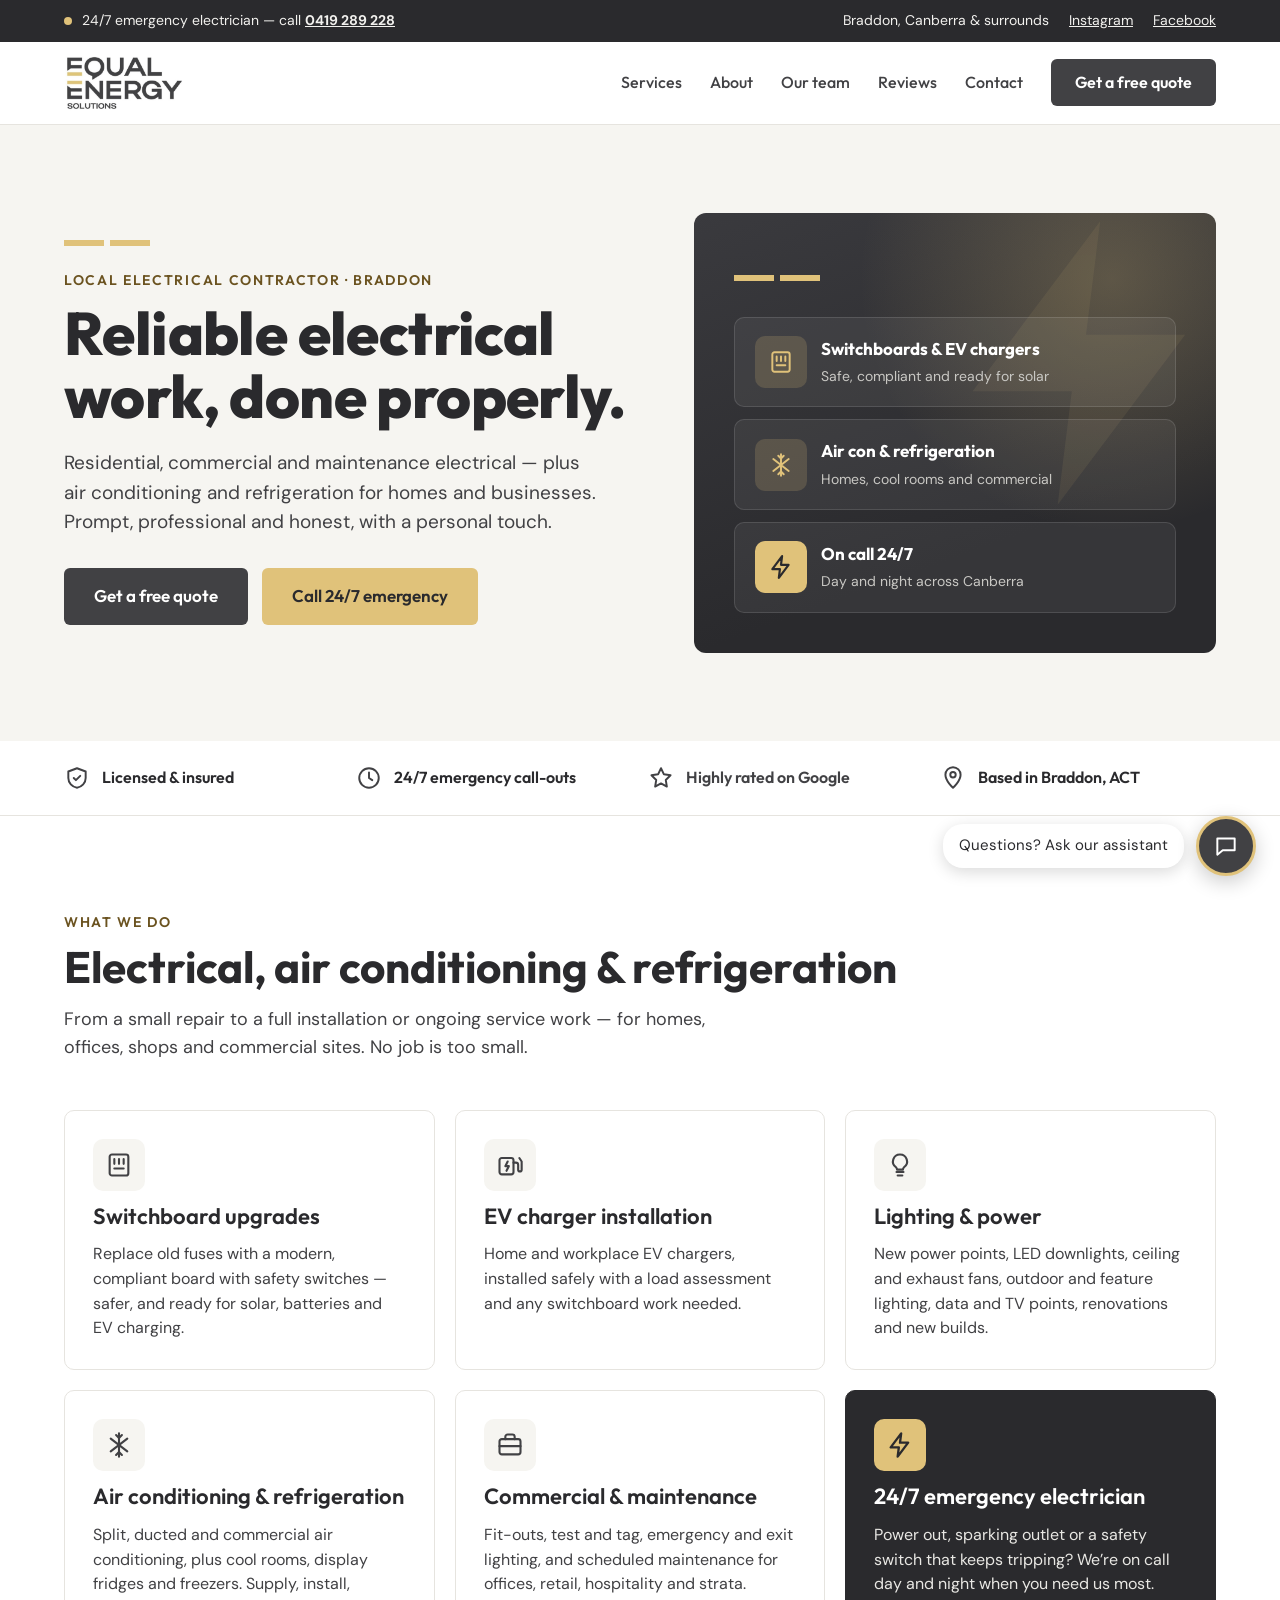
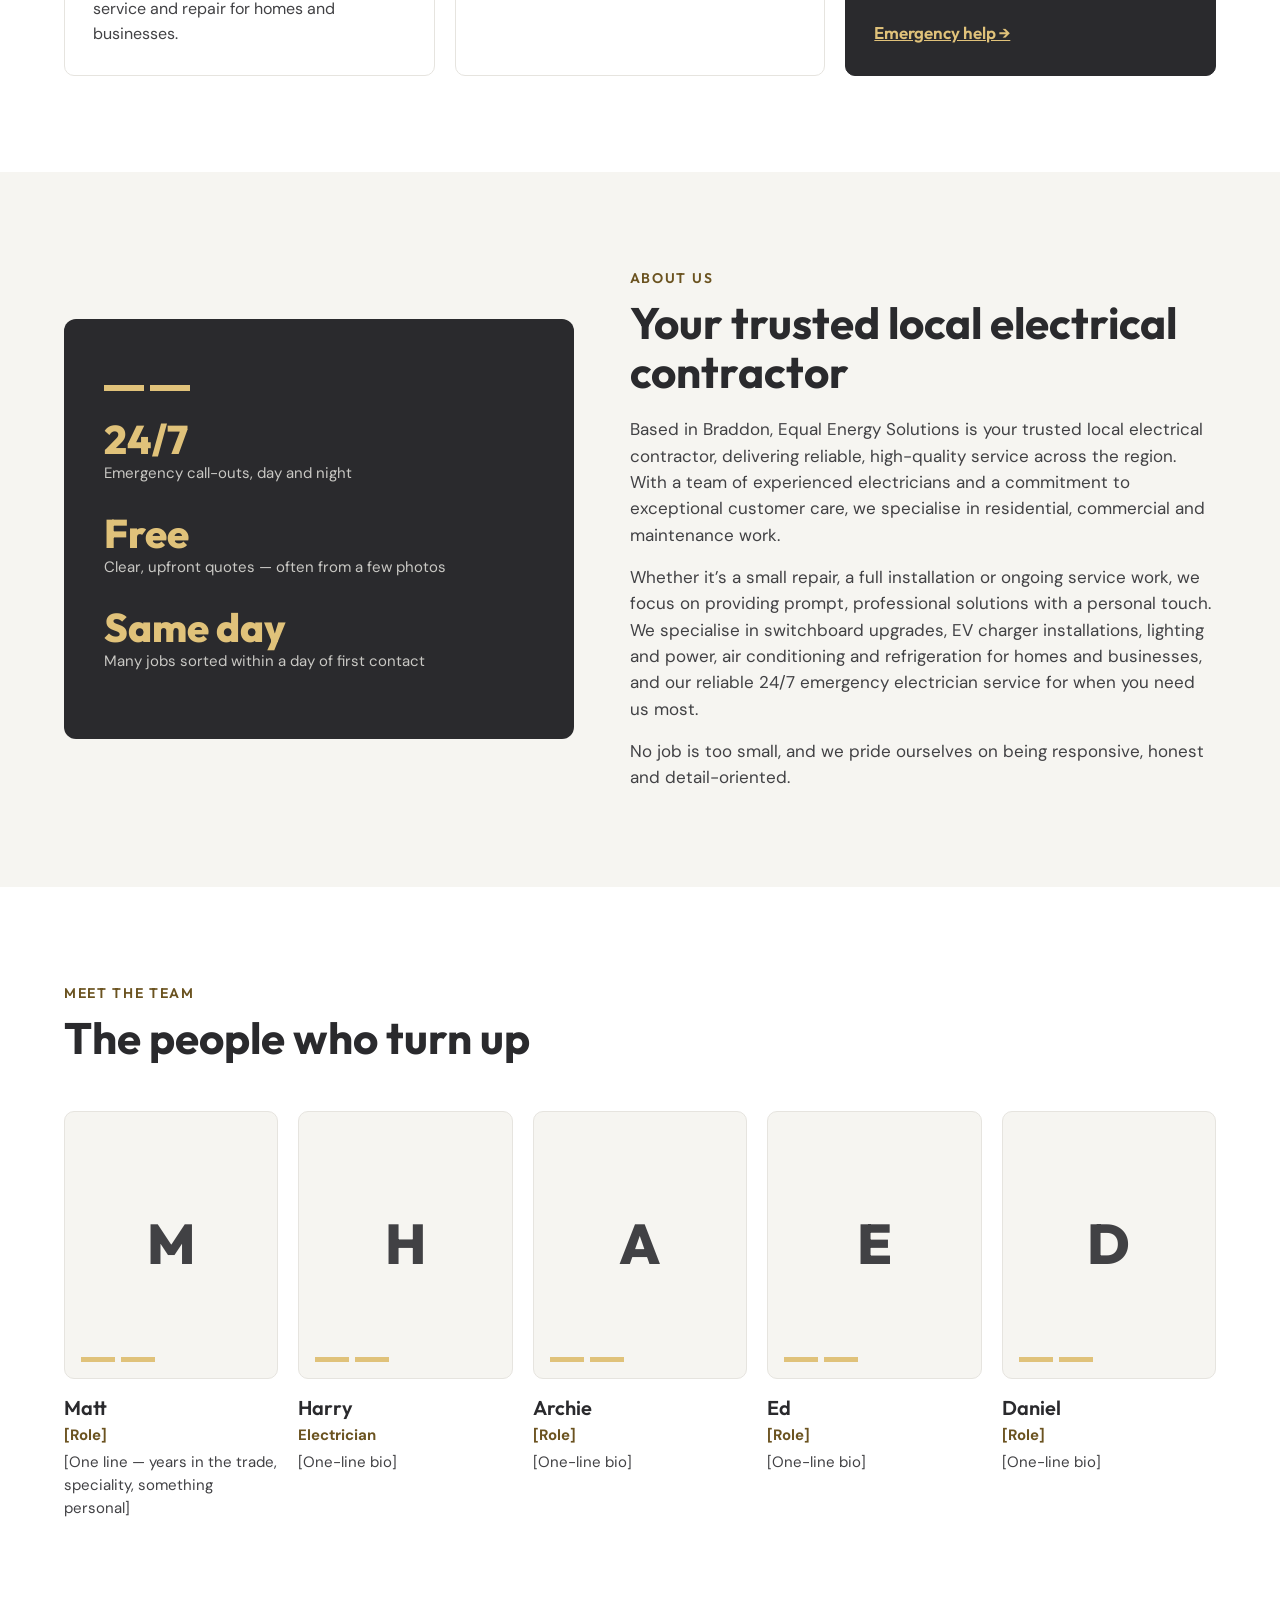
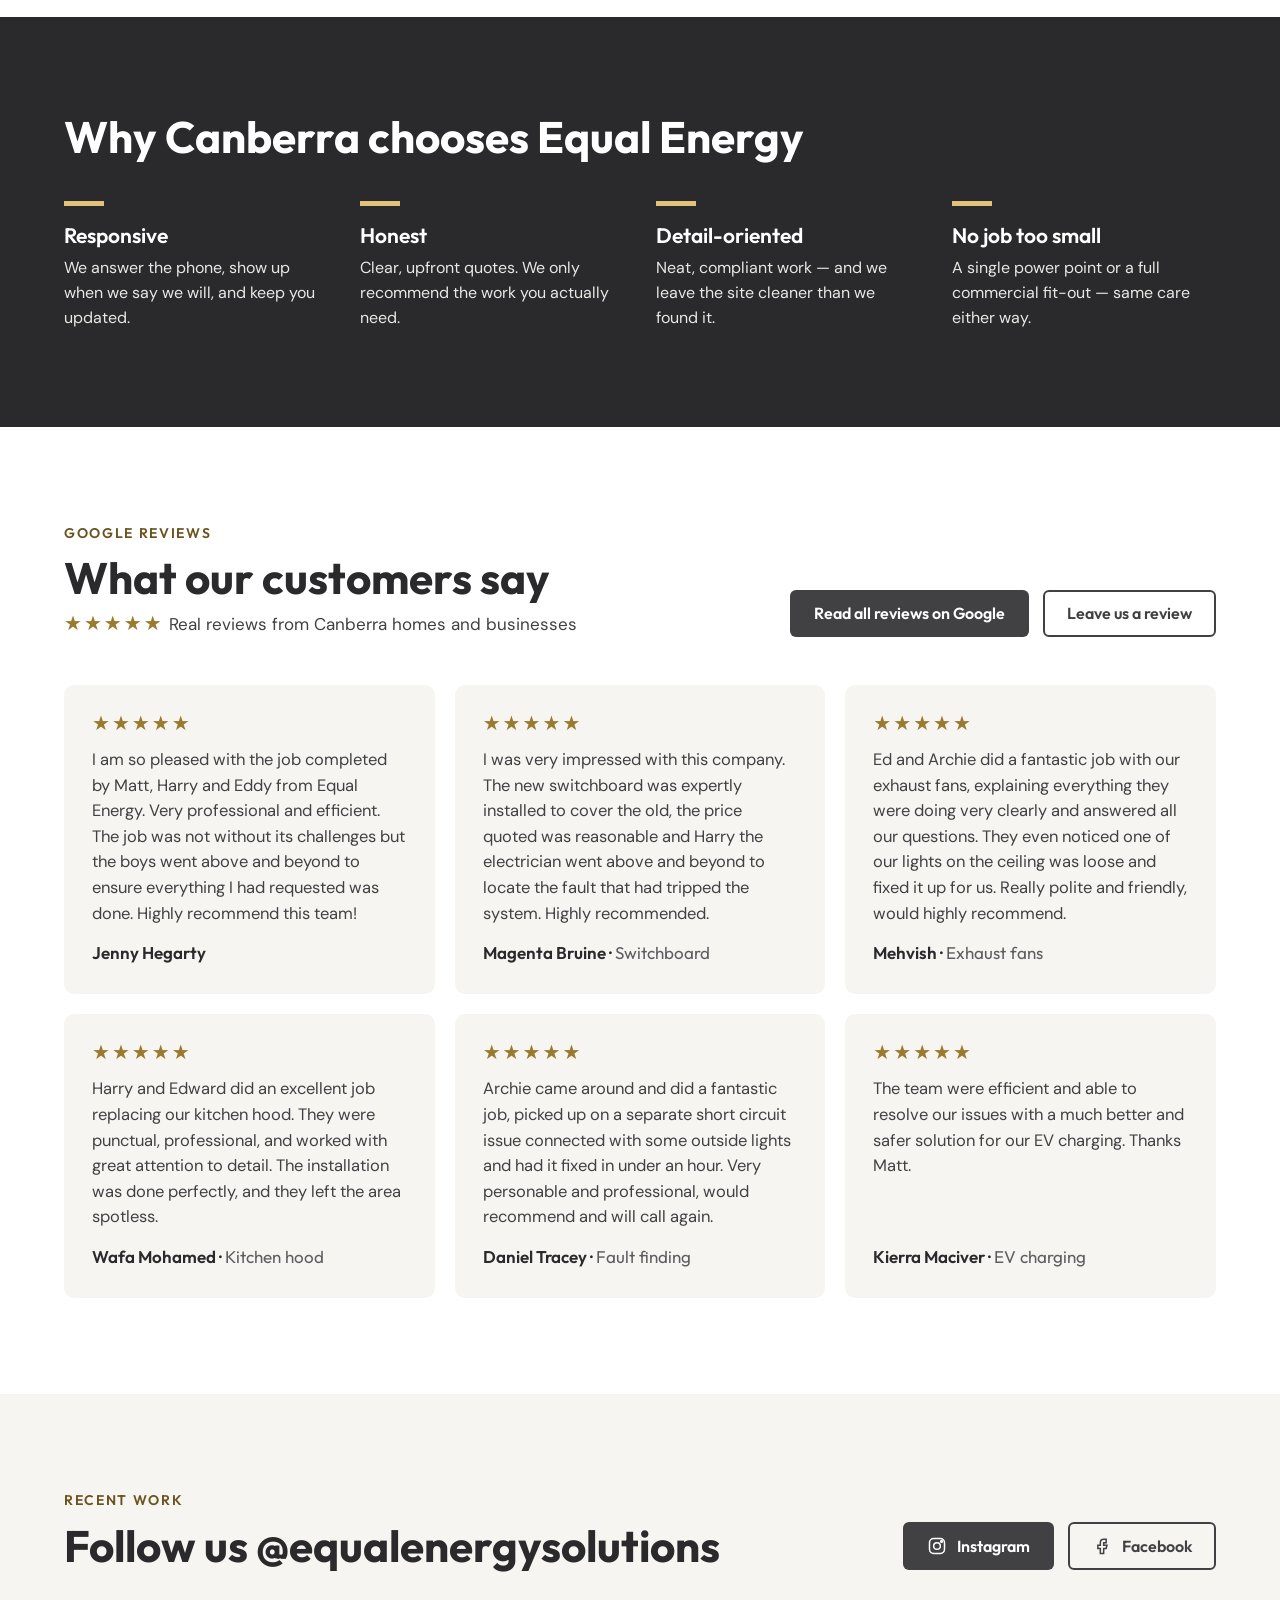
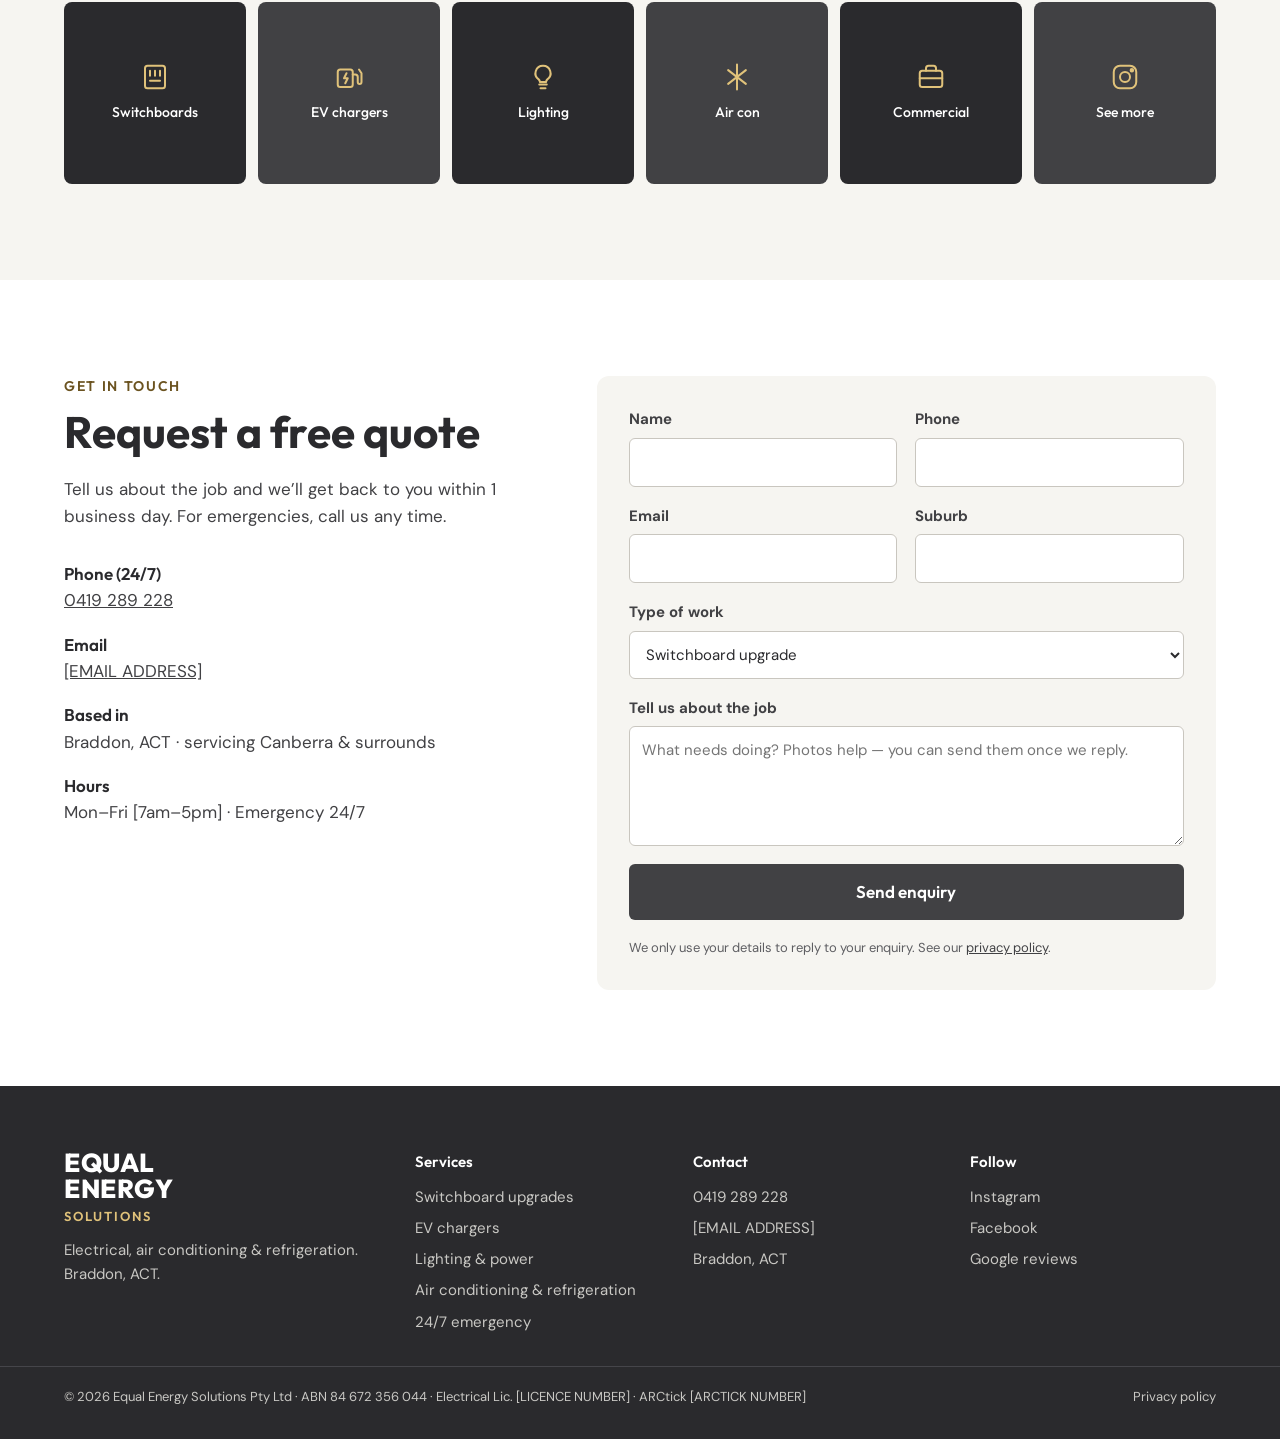
==== commit 0ebac6d6: "Add business phone number and ABN Phone 0419 289 228 (tap-to-call everywhere) and ABN 84 672 356 044" ====
--- a/index.html
+++ b/index.html
@@ -22,7 +22,7 @@
 <!-- 1. Emergency bar with tap-to-call -->
 <div class="topbar">
   <div class="wrap">
-    <div class="topbar__left"><span class="dot" aria-hidden="true"></span><span>24/7 emergency electrician — call <a data-tel href="#contact"><strong data-site="phone">[PHONE NUMBER]</strong></a></span></div>
+    <div class="topbar__left"><span class="dot" aria-hidden="true"></span><span>24/7 emergency electrician — call <a data-tel href="tel:+61419289228"><strong data-site="phone">0419 289 228</strong></a></span></div>
     <div class="topbar__right"><span>Braddon, Canberra &amp; surrounds</span><a data-link="instagramUrl" href="https://www.instagram.com/equalenergysolutions/" rel="noopener">Instagram</a><a data-link="facebookUrl" href="https://www.facebook.com/p/Equal-Energy-Solutions-61576045104167/" rel="noopener">Facebook</a></div>
   </div>
 </div>
@@ -56,7 +56,7 @@
       <p class="hero__sub">Residential, commercial and maintenance electrical — plus air conditioning and refrigeration for homes and businesses. Prompt, professional and honest, with a personal touch.</p>
       <div class="btn-row">
         <a class="btn btn--primary" href="#contact">Get a free quote</a>
-        <a class="btn btn--gold" data-tel href="#contact">Call 24/7 emergency</a>
+        <a class="btn btn--gold" data-tel href="tel:+61419289228">Call 24/7 emergency</a>
       </div>
     </div>
     <!-- To use a real photo: add <img class="hero__photo" src="images/hero.jpg" alt="The Equal Energy team on site in Canberra"> as the first child below. -->
@@ -240,7 +240,7 @@
       <h2 style="margin-bottom:20px">Request a free quote</h2>
       <p>Tell us about the job and we’ll get back to you within <span data-site="responseTime">1 business day</span>. For emergencies, call us any time.</p>
       <dl class="contact__list">
-        <div><dt>Phone (24/7)</dt><dd><a data-tel href="#contact" data-site="phone">[PHONE NUMBER]</a></dd></div>
+        <div><dt>Phone (24/7)</dt><dd><a data-tel href="tel:+61419289228" data-site="phone">0419 289 228</a></dd></div>
         <div><dt>Email</dt><dd><a data-mailto href="#contact" data-site="email">[EMAIL ADDRESS]</a></dd></div>
         <div><dt>Based in</dt><dd>Braddon, ACT · servicing <span data-site="serviceArea">Canberra &amp; surrounds</span></dd></div>
         <div><dt>Hours</dt><dd data-site="hours">Mon–Fri [7am–5pm] · Emergency 24/7</dd></div>
@@ -282,12 +282,12 @@
       <p>Electrical, air conditioning &amp; refrigeration. Braddon, ACT.</p>
     </div>
     <div class="footer__col"><div class="footer__title">Services</div><a href="#services">Switchboard upgrades</a><a href="#services">EV chargers</a><a href="#services">Lighting &amp; power</a><a href="#services">Air conditioning &amp; refrigeration</a><a href="emergency.html">24/7 emergency</a></div>
-    <div class="footer__col"><div class="footer__title">Contact</div><a data-tel href="#contact" data-site="phone">[PHONE NUMBER]</a><a data-mailto href="#contact" data-site="email">[EMAIL ADDRESS]</a><span>Braddon, ACT</span></div>
+    <div class="footer__col"><div class="footer__title">Contact</div><a data-tel href="tel:+61419289228" data-site="phone">0419 289 228</a><a data-mailto href="#contact" data-site="email">[EMAIL ADDRESS]</a><span>Braddon, ACT</span></div>
     <div class="footer__col"><div class="footer__title">Follow</div><a data-link="instagramUrl" href="https://www.instagram.com/equalenergysolutions/" rel="noopener">Instagram</a><a data-link="facebookUrl" href="https://www.facebook.com/p/Equal-Energy-Solutions-61576045104167/" rel="noopener">Facebook</a><a data-link="googleReviewsUrl" href="#" rel="noopener">Google reviews</a></div>
   </div>
   <div class="footer__bottom">
     <div class="wrap">
-      <span>© <span data-year>2026</span> Equal Energy Solutions · ABN <span data-site="abn">[ABN]</span> · Electrical Lic. <span data-site="electricalLicence">[LICENCE NUMBER]</span> · ARCtick <span data-site="arctickLicence">[ARCTICK NUMBER]</span></span>
+      <span>© <span data-year>2026</span> Equal Energy Solutions Pty Ltd · ABN <span data-site="abn">84 672 356 044</span> · Electrical Lic. <span data-site="electricalLicence">[LICENCE NUMBER]</span> · ARCtick <span data-site="arctickLicence">[ARCTICK NUMBER]</span></span>
       <a href="privacy.html">Privacy policy</a>
     </div>
   </div>
@@ -307,12 +307,12 @@
   <div id="chat-log" class="chat-log" aria-live="polite"></div>
   <div id="chat-chips" class="chat-chips"></div>
   <form id="chat-form" class="chat-form"><label class="sr-only" for="chat-input">Type your question</label><input id="chat-input" type="text" placeholder="Type your question…" autocomplete="off"><button type="submit" aria-label="Send">➤</button></form>
-  <div class="chat-foot">Automated assistant — for emergencies call <span data-site="phone">[PHONE]</span> any time</div>
+  <div class="chat-foot">Automated assistant — for emergencies call <span data-site="phone">0419 289 228</span> any time</div>
 </div>
 
 <!-- Mobile action bar -->
 <nav class="mobile-bar" aria-label="Quick actions">
-  <a class="btn btn--gold" data-tel href="#contact">Call</a>
+  <a class="btn btn--gold" data-tel href="tel:+61419289228">Call</a>
   <a class="btn btn--primary" href="#contact">Quote</a>
   <button type="button" class="btn btn--outline" data-open-chat>Ask us</button>
 </nav>
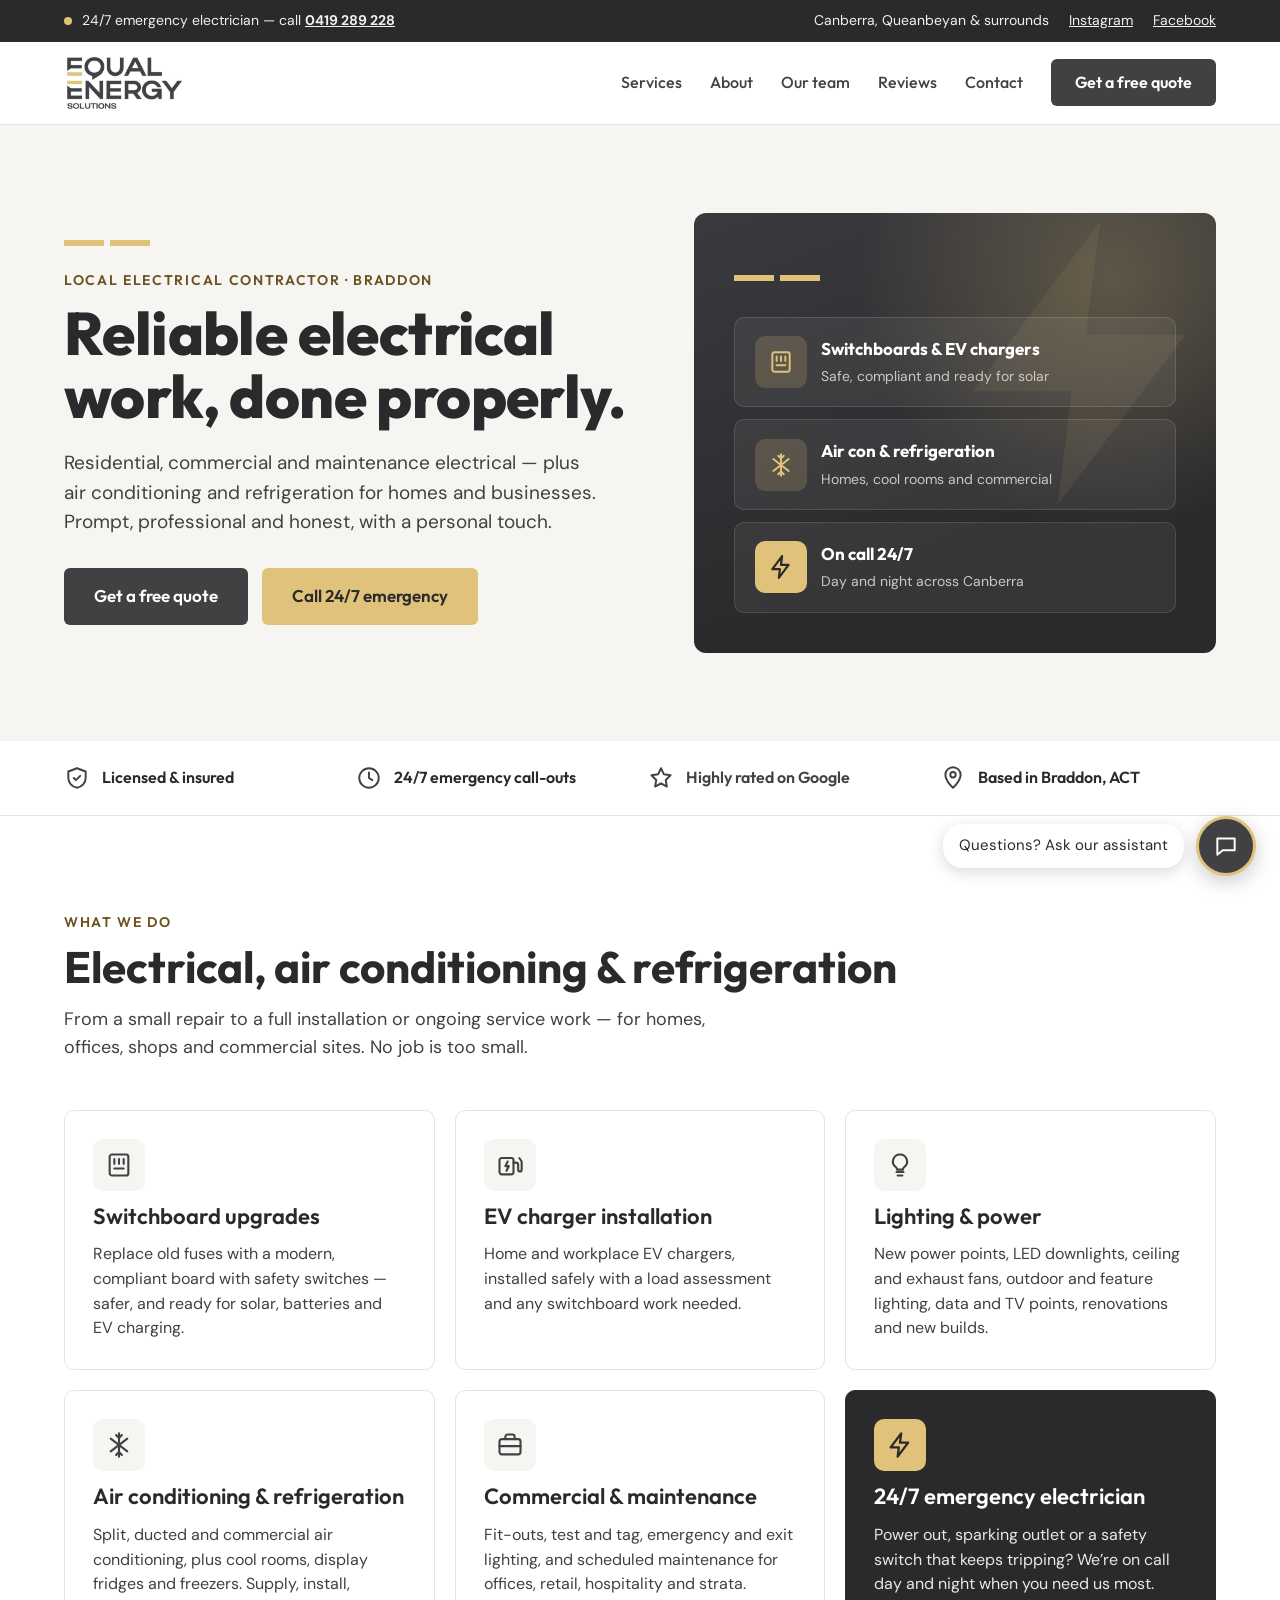
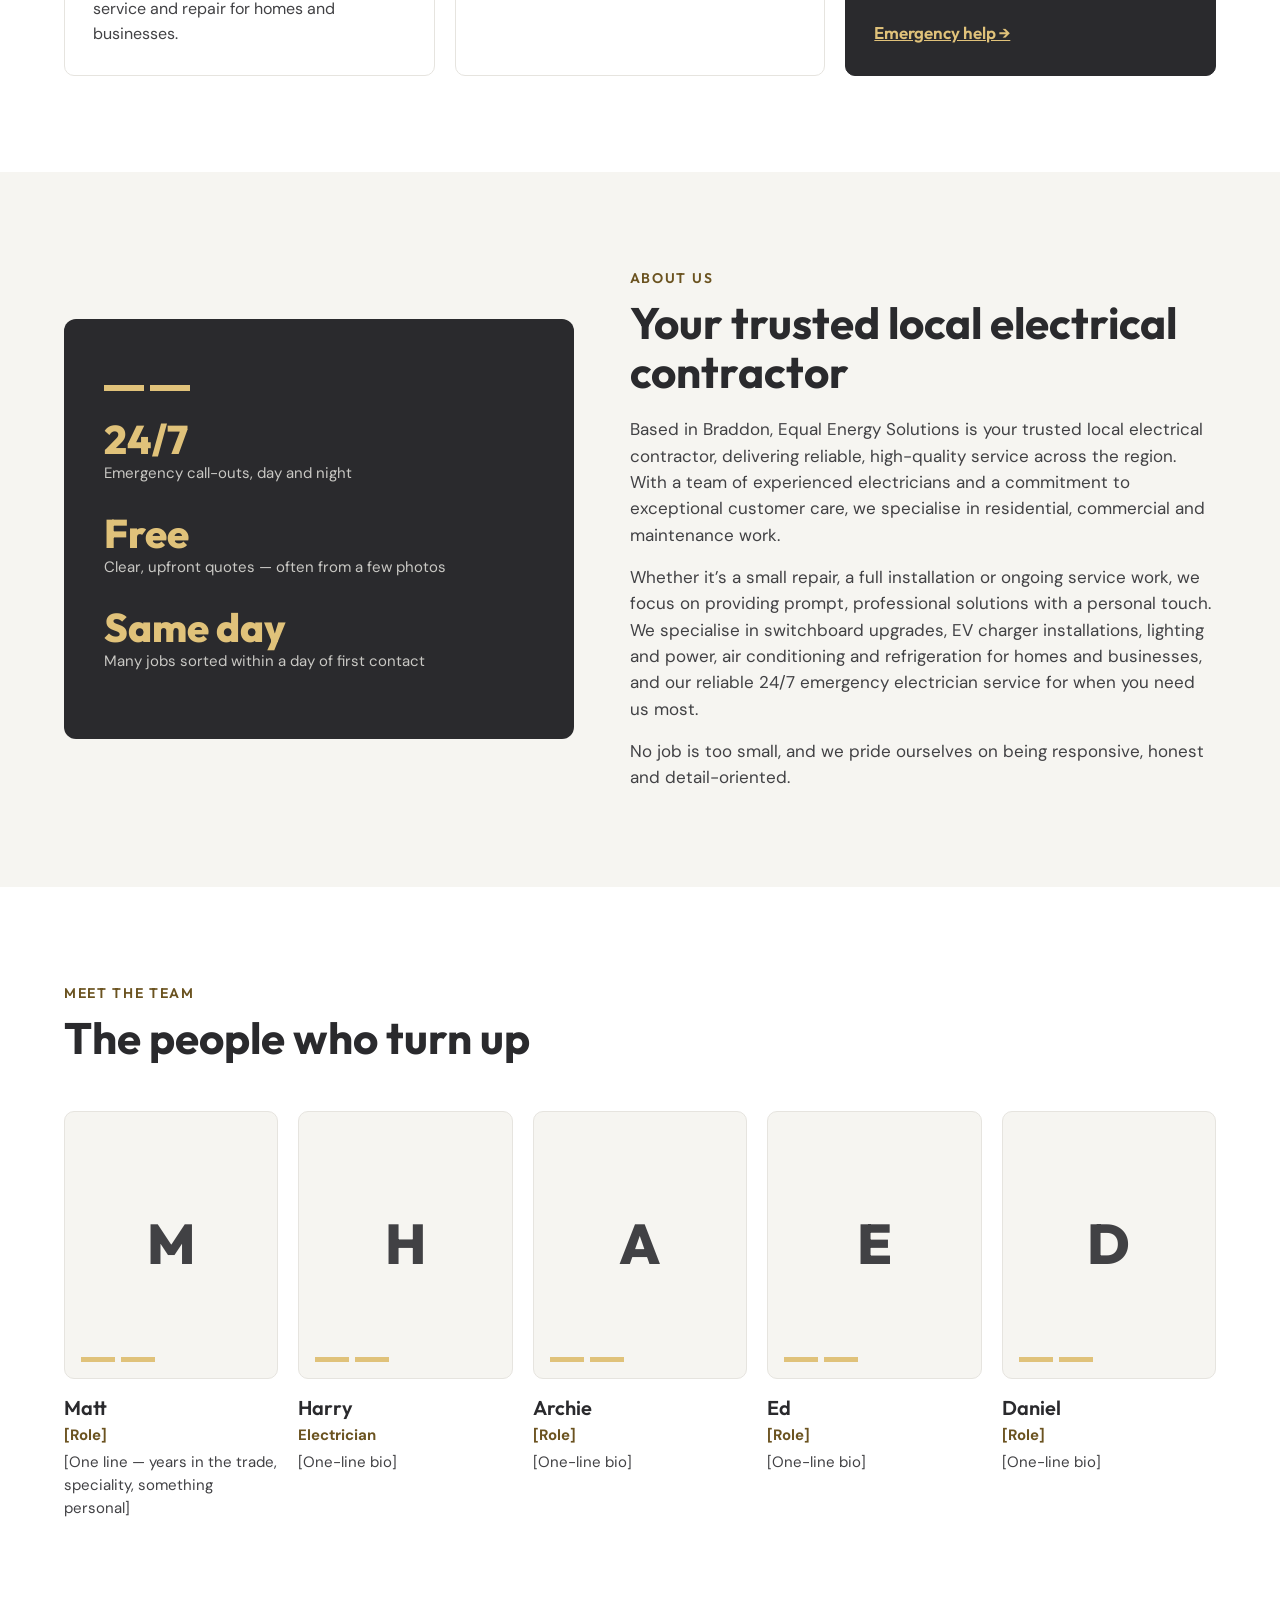
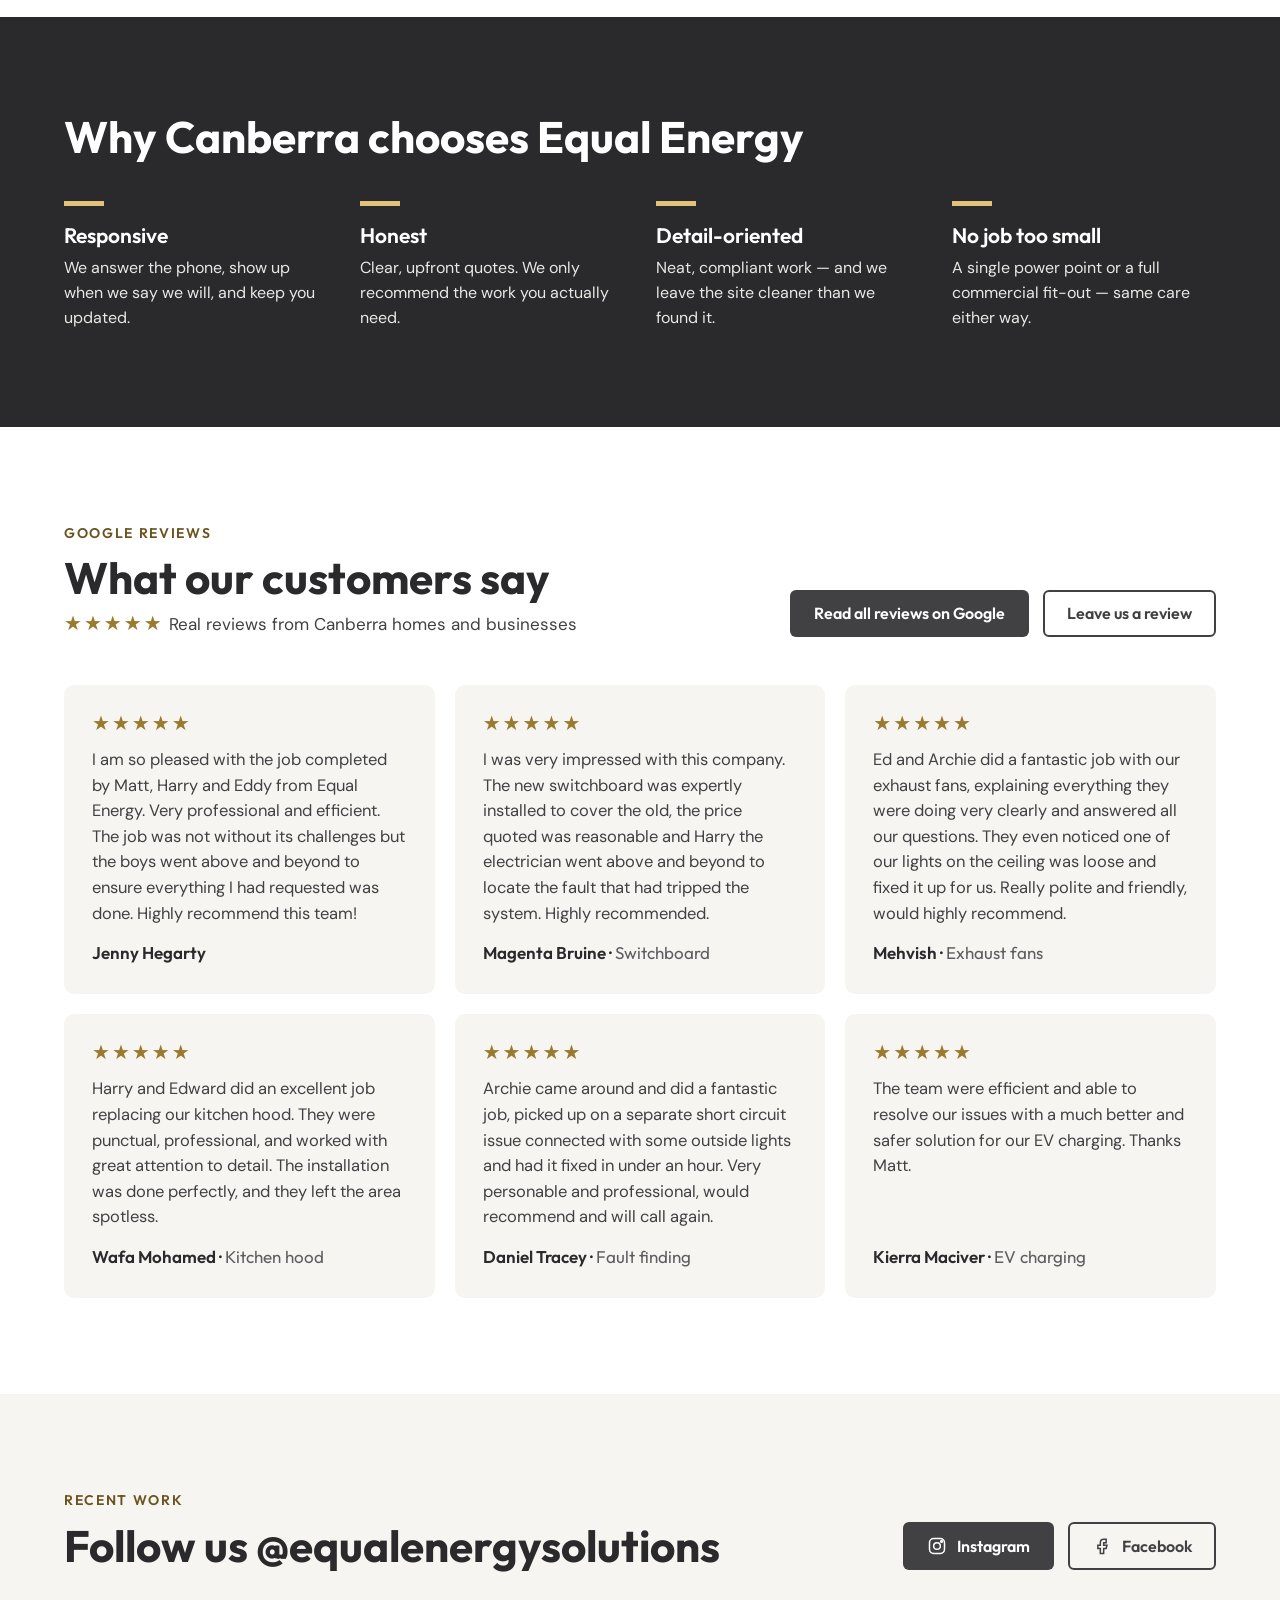
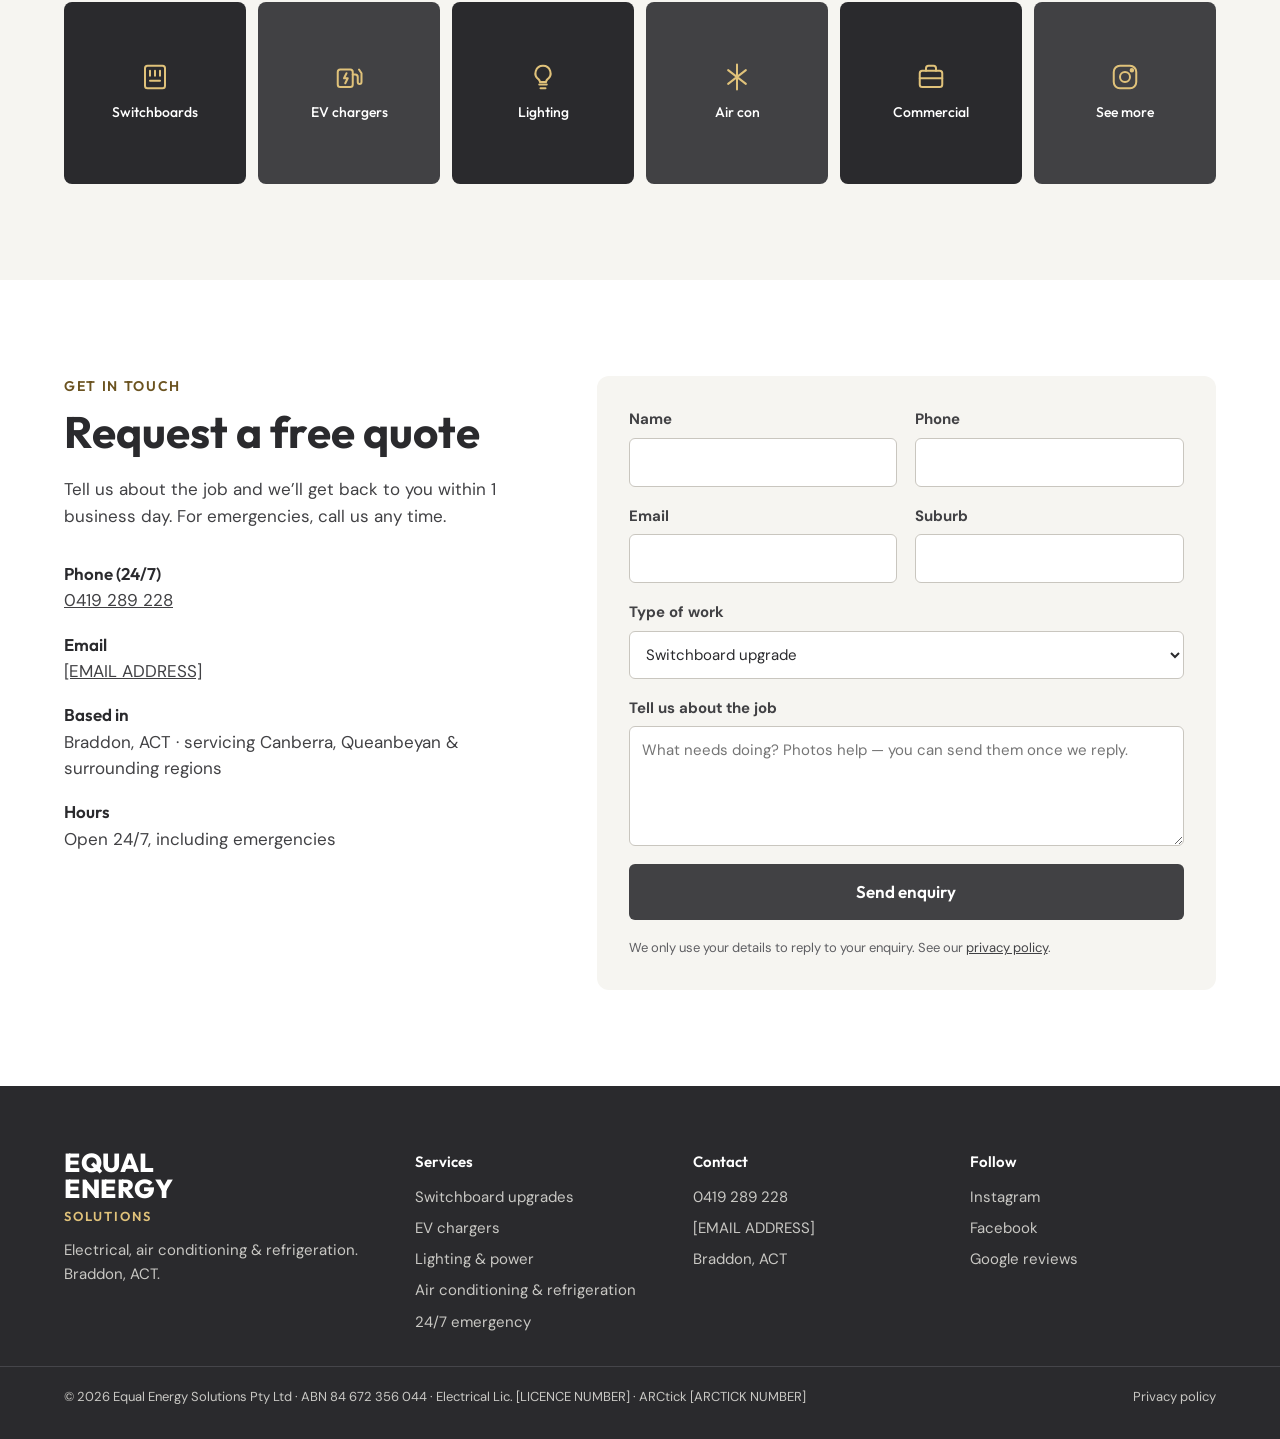
==== commit 5abb7d56: "Set service area to Canberra, Queanbeyan & surrounding regions; open 24/7 Co-Authored-By: Claude Opu" ====
--- a/index.html
+++ b/index.html
@@ -23,7 +23,7 @@
 <div class="topbar">
   <div class="wrap">
     <div class="topbar__left"><span class="dot" aria-hidden="true"></span><span>24/7 emergency electrician — call <a data-tel href="tel:+61419289228"><strong data-site="phone">0419 289 228</strong></a></span></div>
-    <div class="topbar__right"><span>Braddon, Canberra &amp; surrounds</span><a data-link="instagramUrl" href="https://www.instagram.com/equalenergysolutions/" rel="noopener">Instagram</a><a data-link="facebookUrl" href="https://www.facebook.com/p/Equal-Energy-Solutions-61576045104167/" rel="noopener">Facebook</a></div>
+    <div class="topbar__right"><span>Canberra, Queanbeyan &amp; surrounds</span><a data-link="instagramUrl" href="https://www.instagram.com/equalenergysolutions/" rel="noopener">Instagram</a><a data-link="facebookUrl" href="https://www.facebook.com/p/Equal-Energy-Solutions-61576045104167/" rel="noopener">Facebook</a></div>
   </div>
 </div>
 
@@ -242,8 +242,8 @@
       <dl class="contact__list">
         <div><dt>Phone (24/7)</dt><dd><a data-tel href="tel:+61419289228" data-site="phone">0419 289 228</a></dd></div>
         <div><dt>Email</dt><dd><a data-mailto href="#contact" data-site="email">[EMAIL ADDRESS]</a></dd></div>
-        <div><dt>Based in</dt><dd>Braddon, ACT · servicing <span data-site="serviceArea">Canberra &amp; surrounds</span></dd></div>
-        <div><dt>Hours</dt><dd data-site="hours">Mon–Fri [7am–5pm] · Emergency 24/7</dd></div>
+        <div><dt>Based in</dt><dd>Braddon, ACT · servicing <span data-site="serviceArea">Canberra, Queanbeyan &amp; surrounding regions</span></dd></div>
+        <div><dt>Hours</dt><dd data-site="hours">Open 24/7, including emergencies</dd></div>
       </dl>
     </div>
     <form id="quote-form" class="form" name="quote" method="POST" data-netlify="true" netlify-honeypot="bot-field" novalidate>
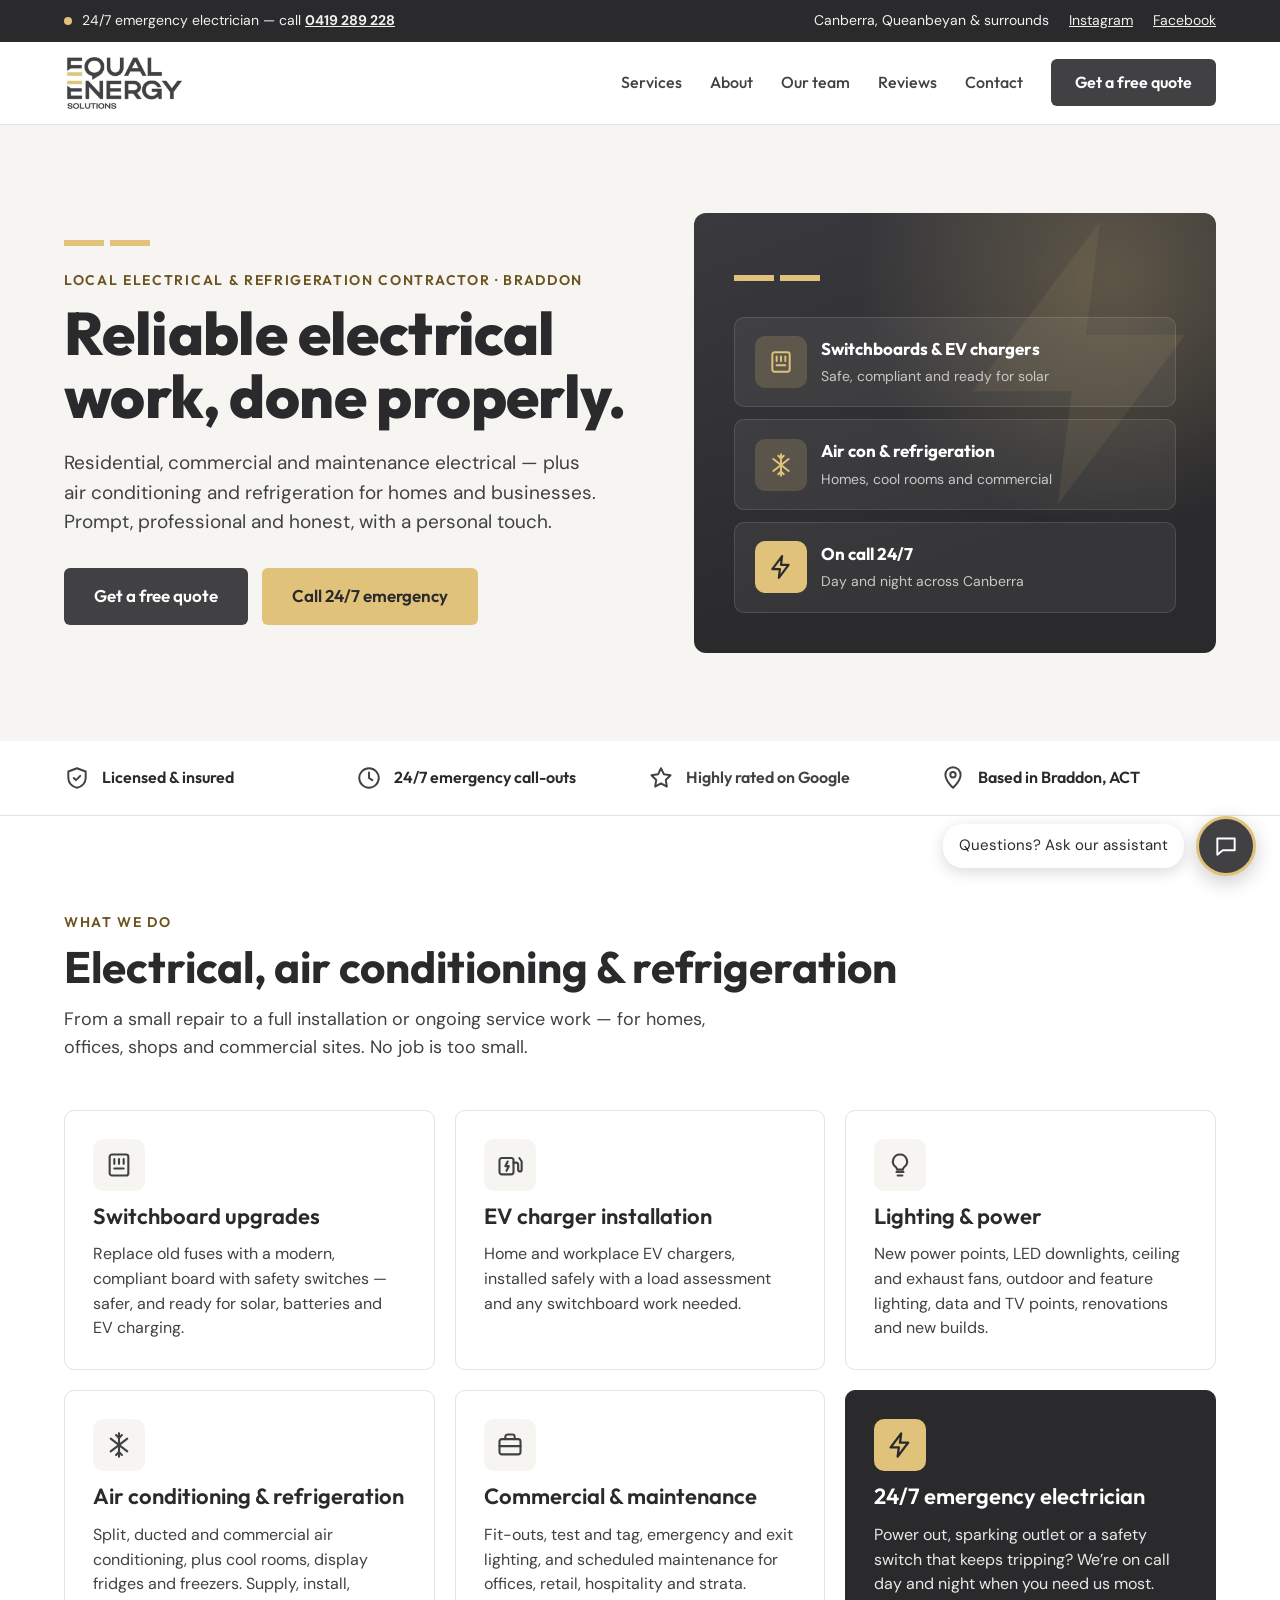
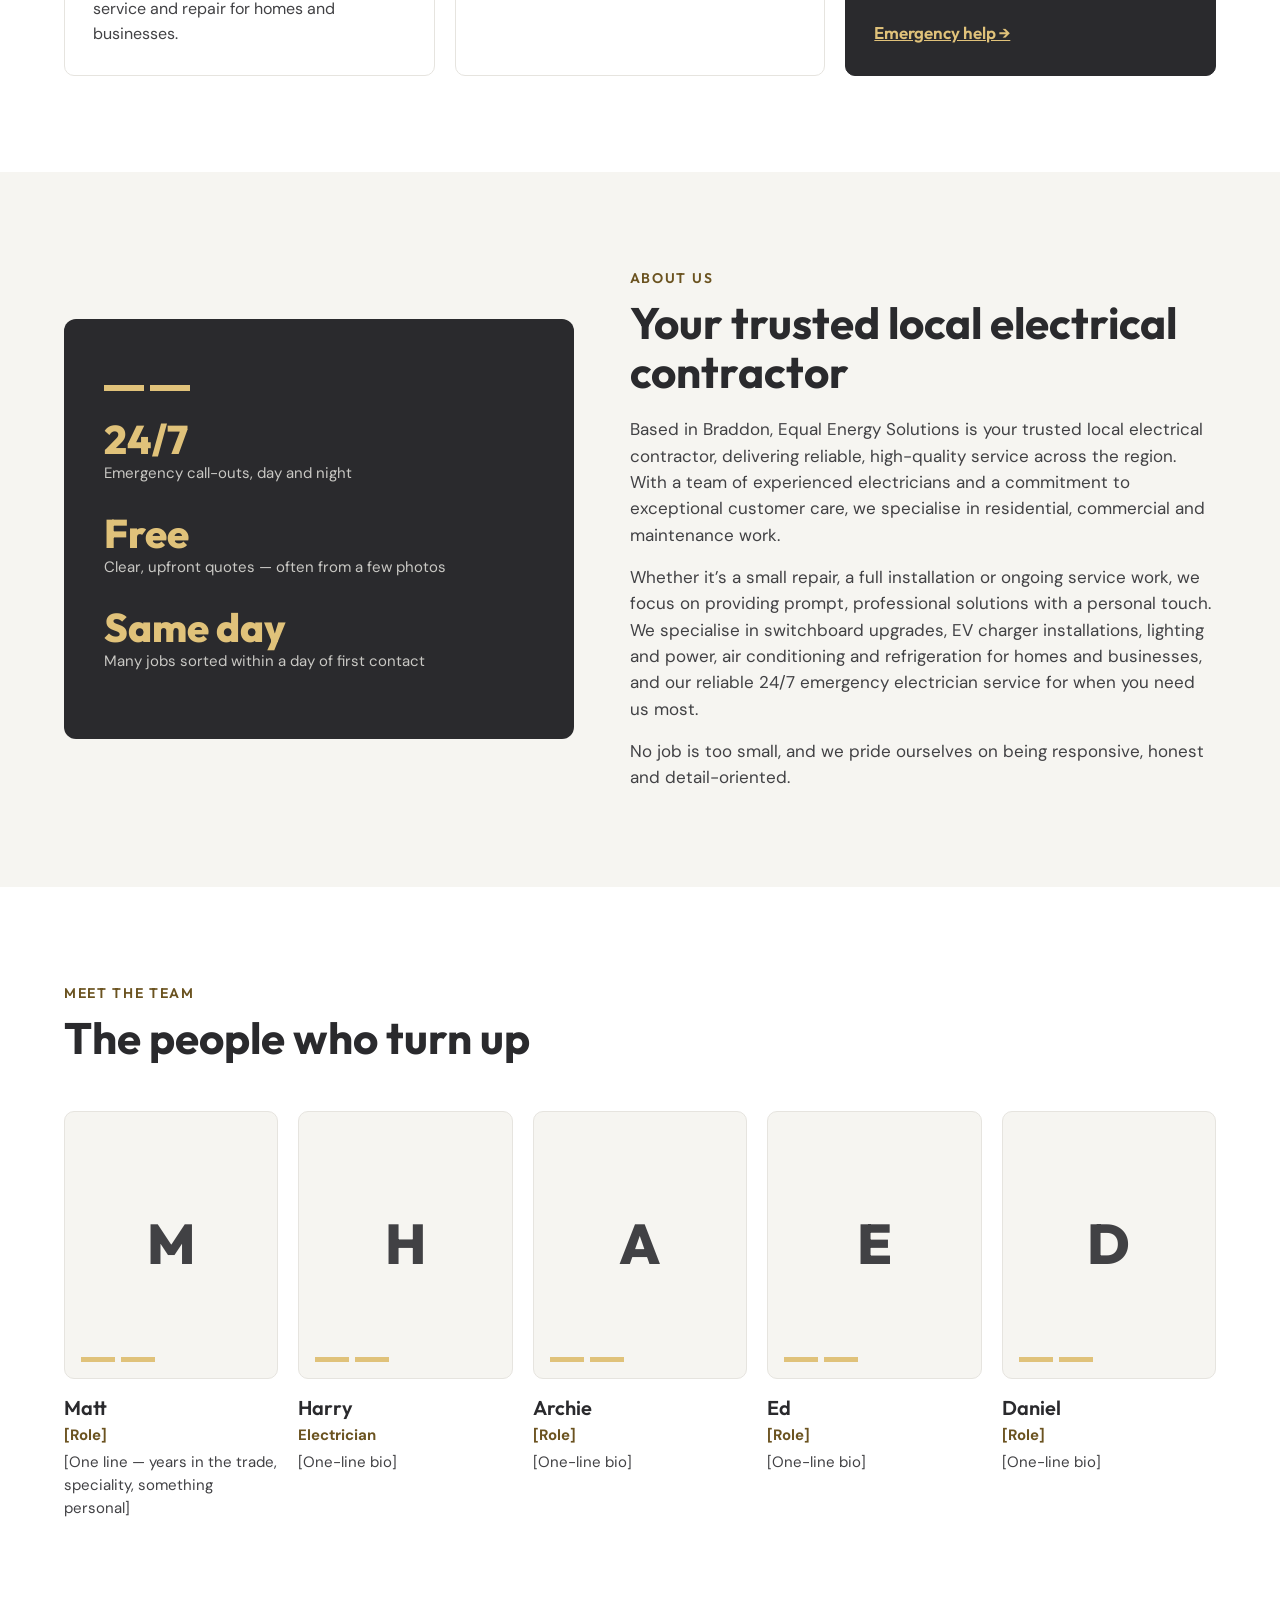
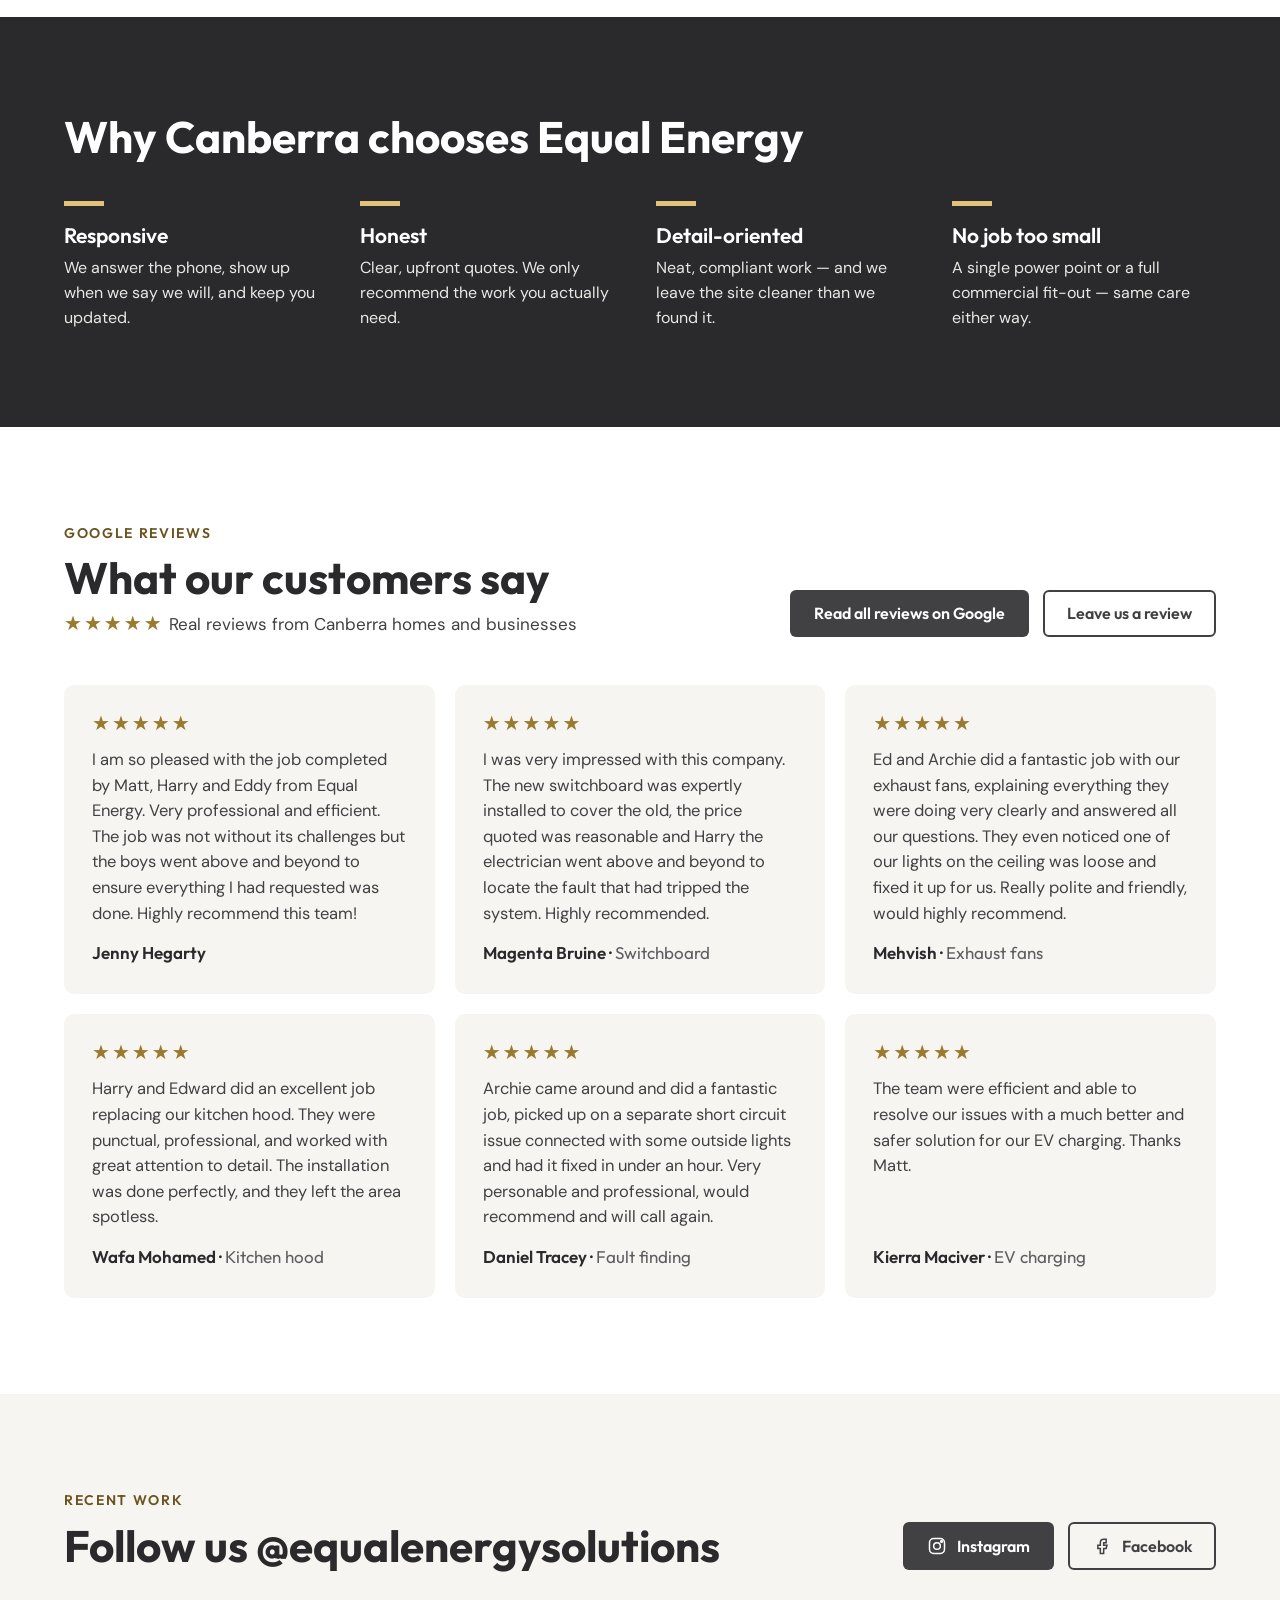
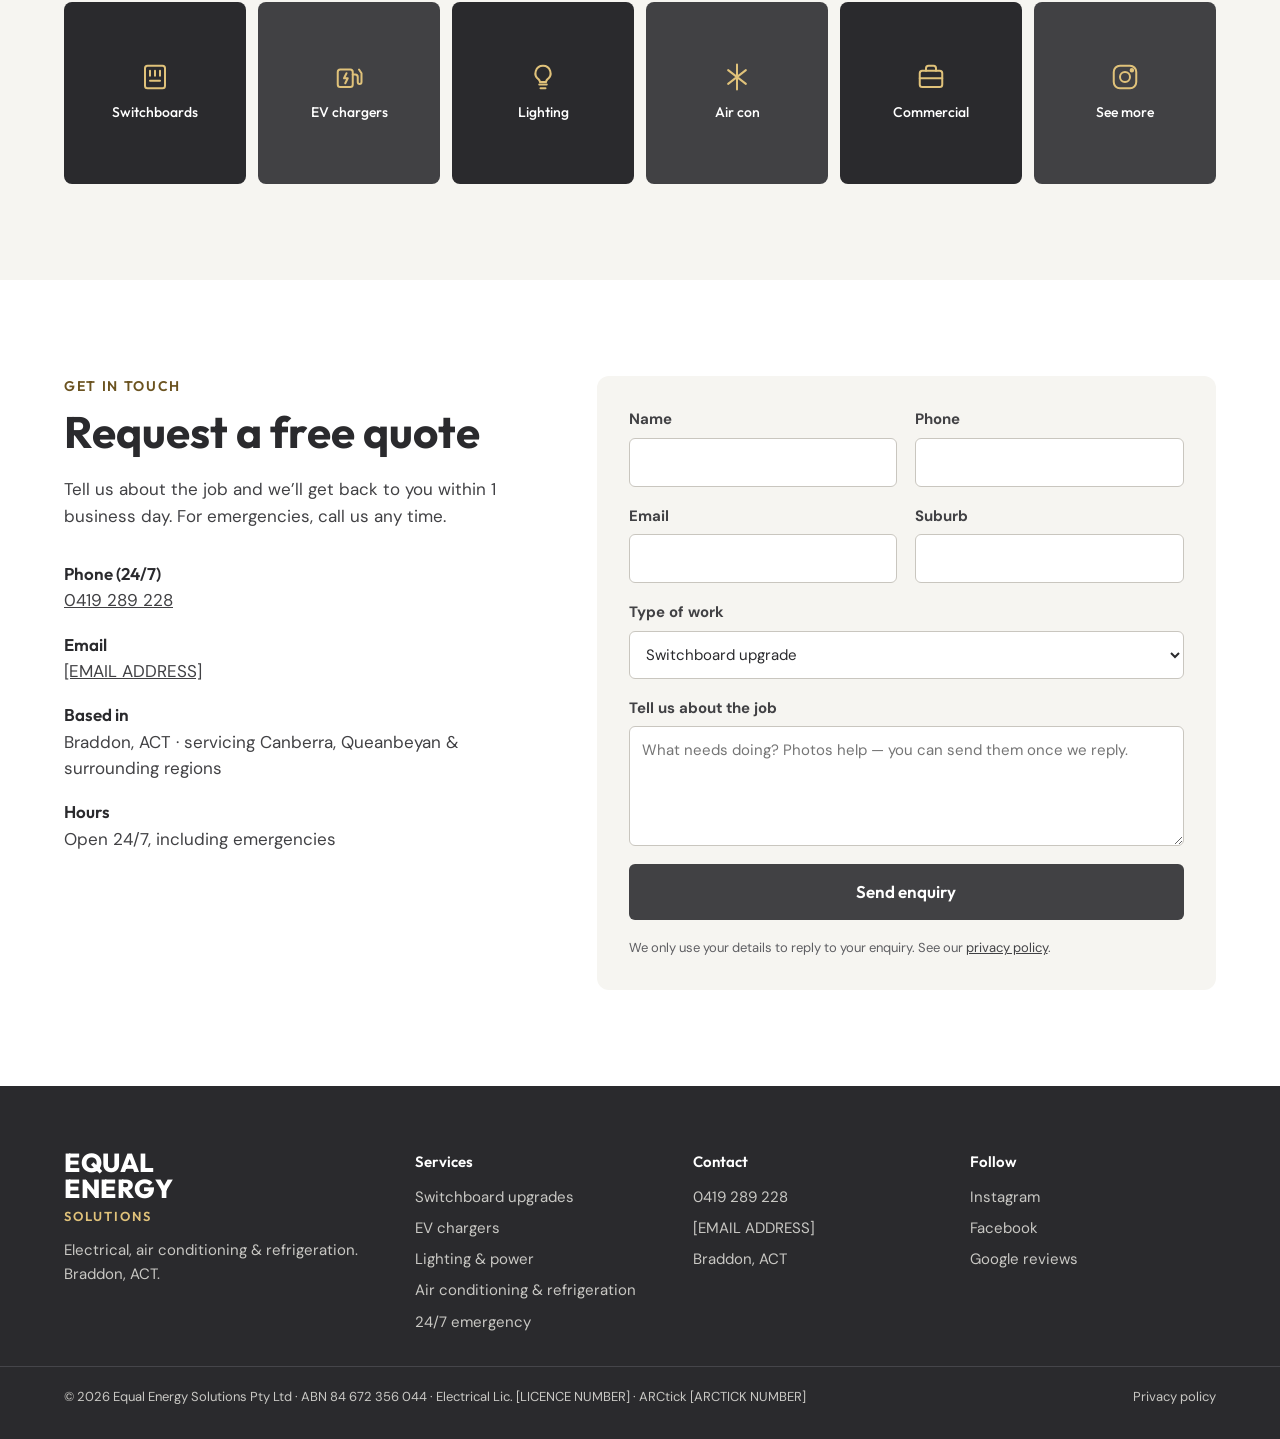
==== commit 4d65ff1f: "Hero eyebrow: electrical & refrigeration contractor Co-Authored-By: Claude Opus 5.5 <noreply@anthrop" ====
--- a/index.html
+++ b/index.html
@@ -51,7 +51,7 @@
   <div class="wrap">
     <div>
       <div class="bars" aria-hidden="true"><span></span><span></span></div>
-      <p class="eyebrow">Local electrical contractor · Braddon</p>
+      <p class="eyebrow">Local electrical &amp; refrigeration contractor · Braddon</p>
       <h1>Reliable electrical work, done properly.</h1>
       <p class="hero__sub">Residential, commercial and maintenance electrical — plus air conditioning and refrigeration for homes and businesses. Prompt, professional and honest, with a personal touch.</p>
       <div class="btn-row">
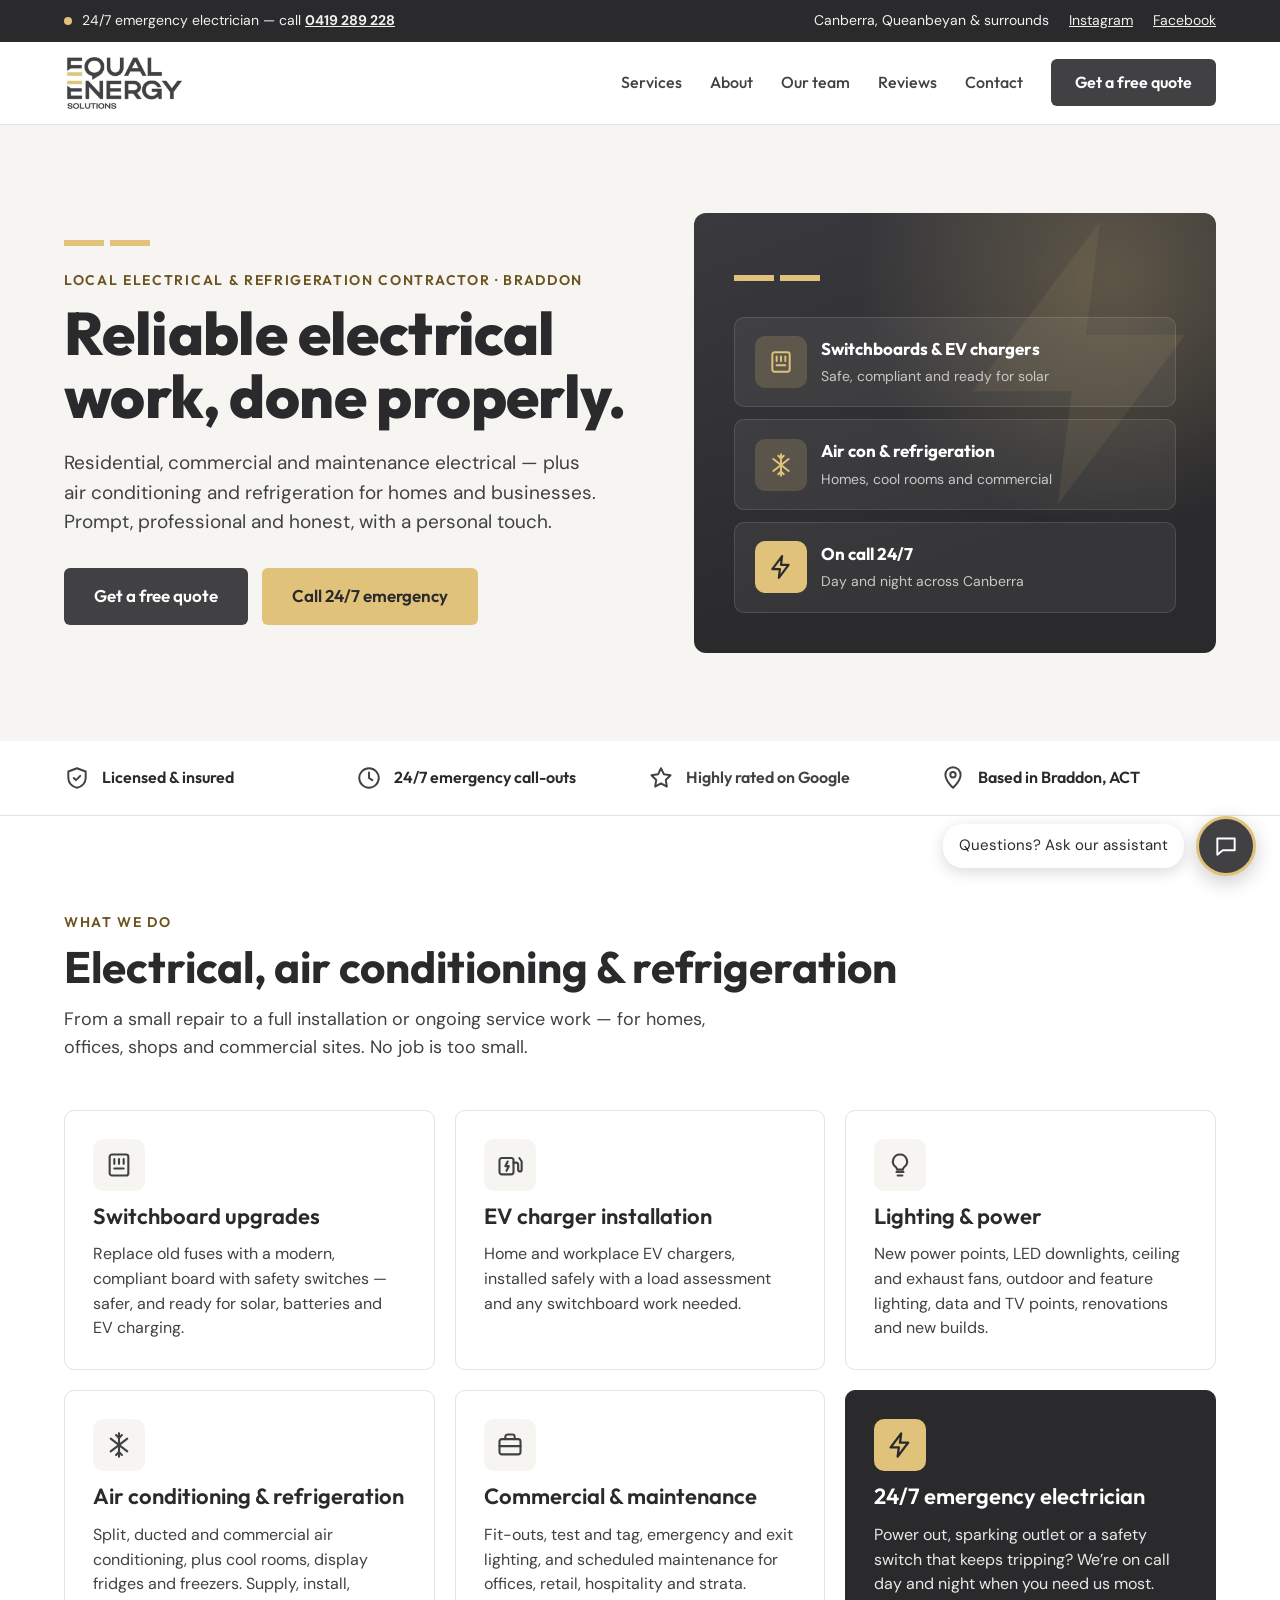
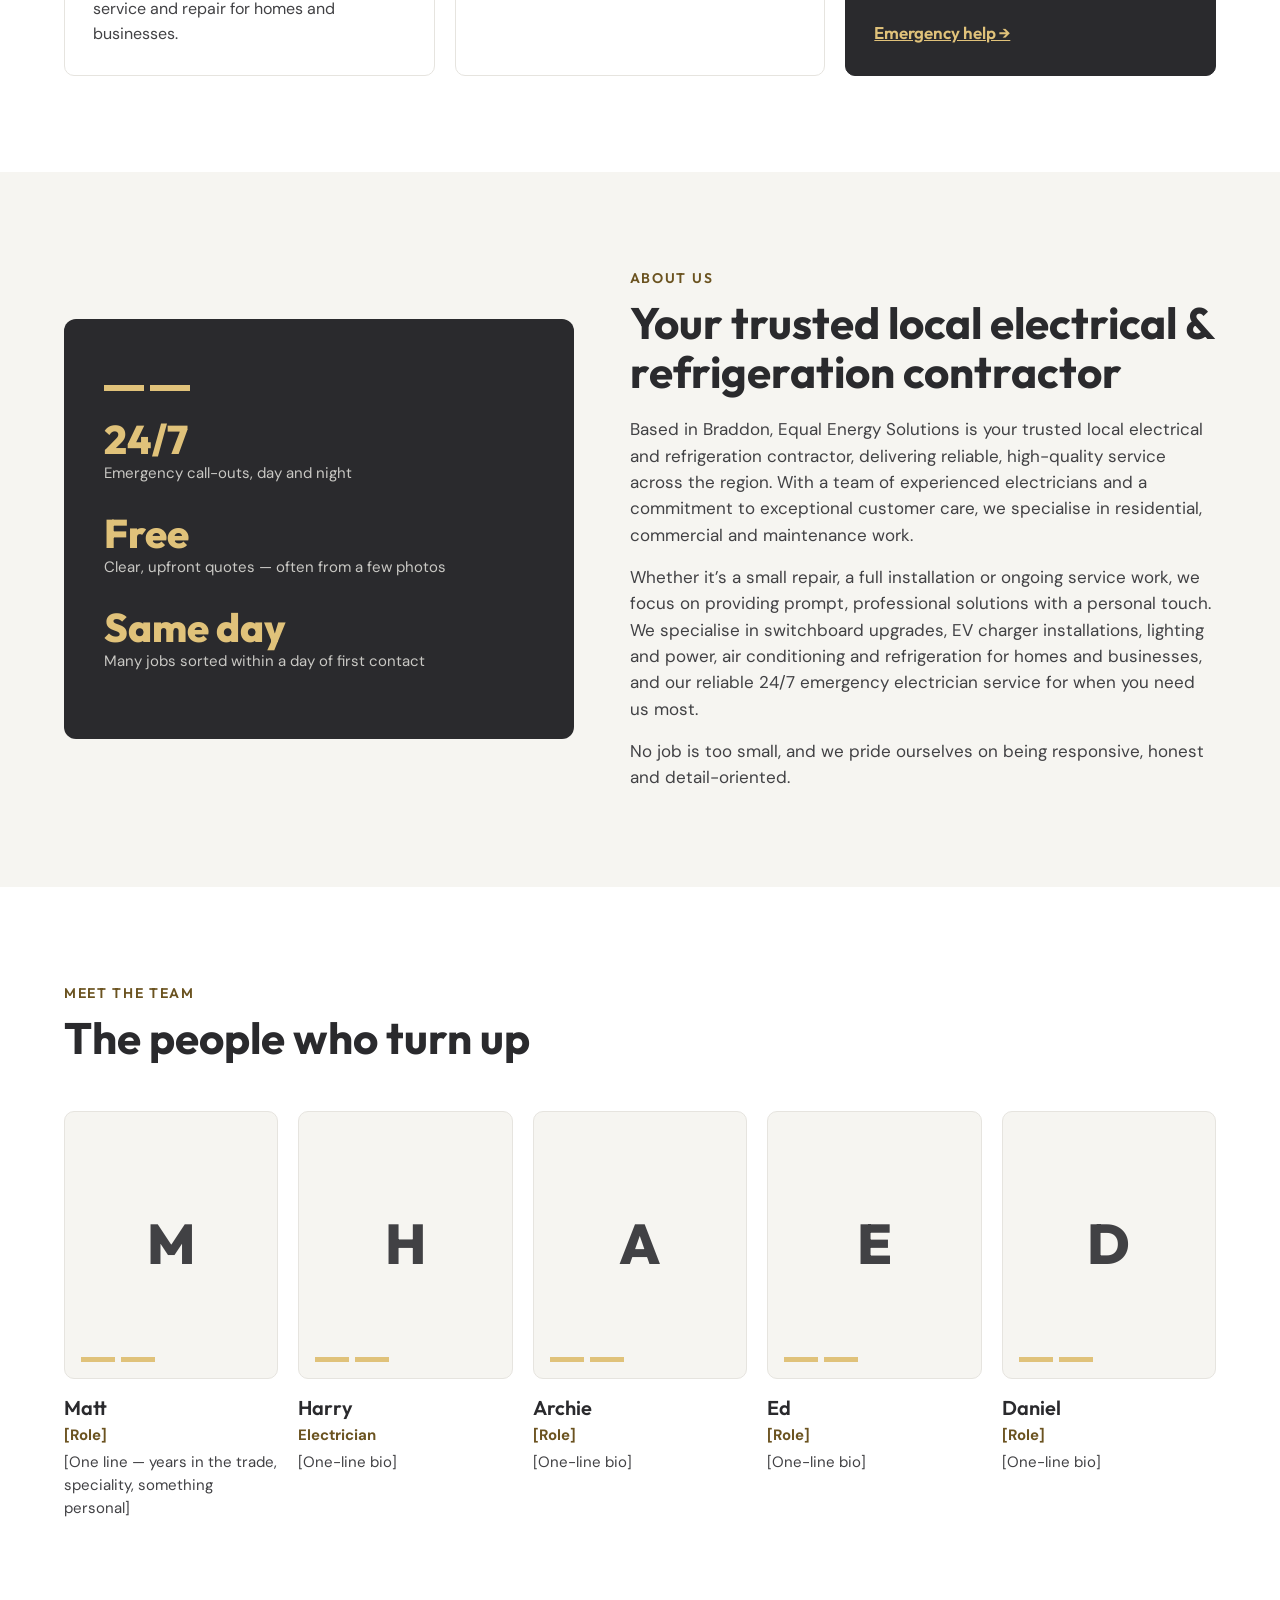
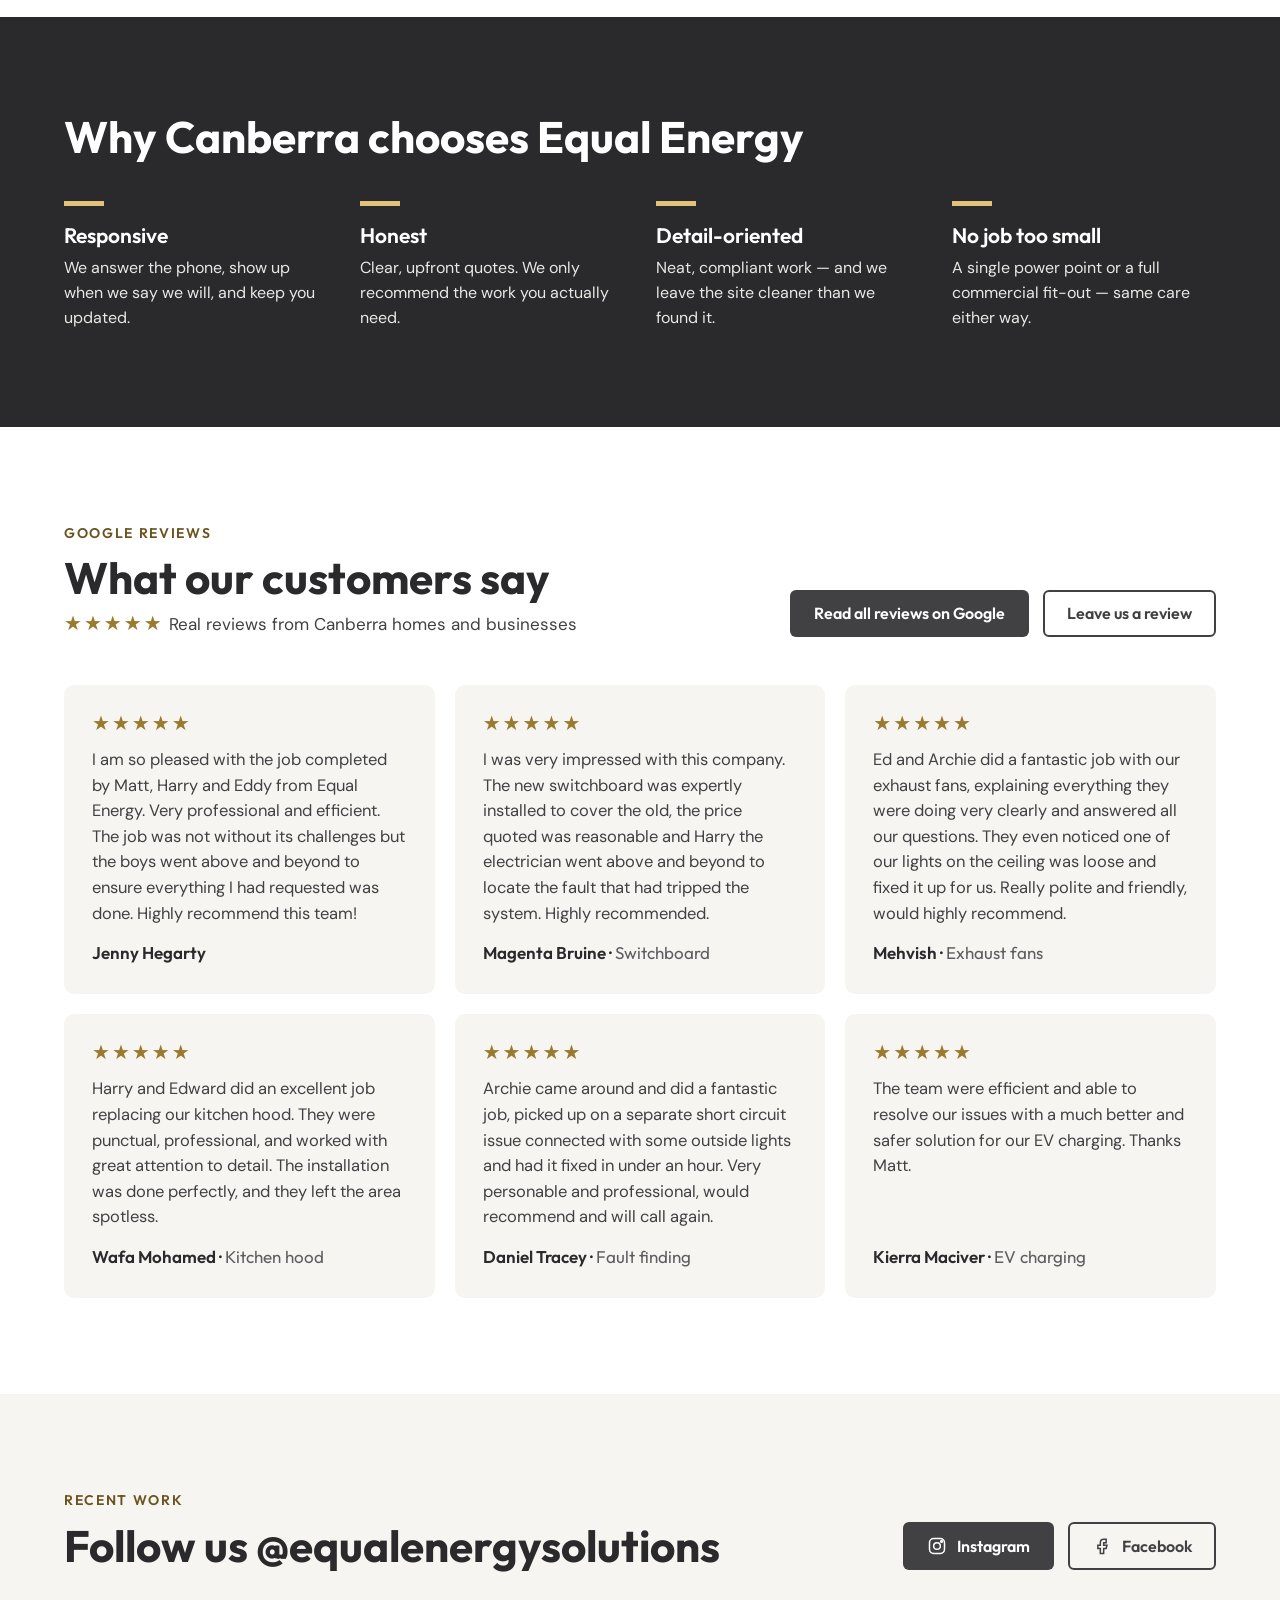
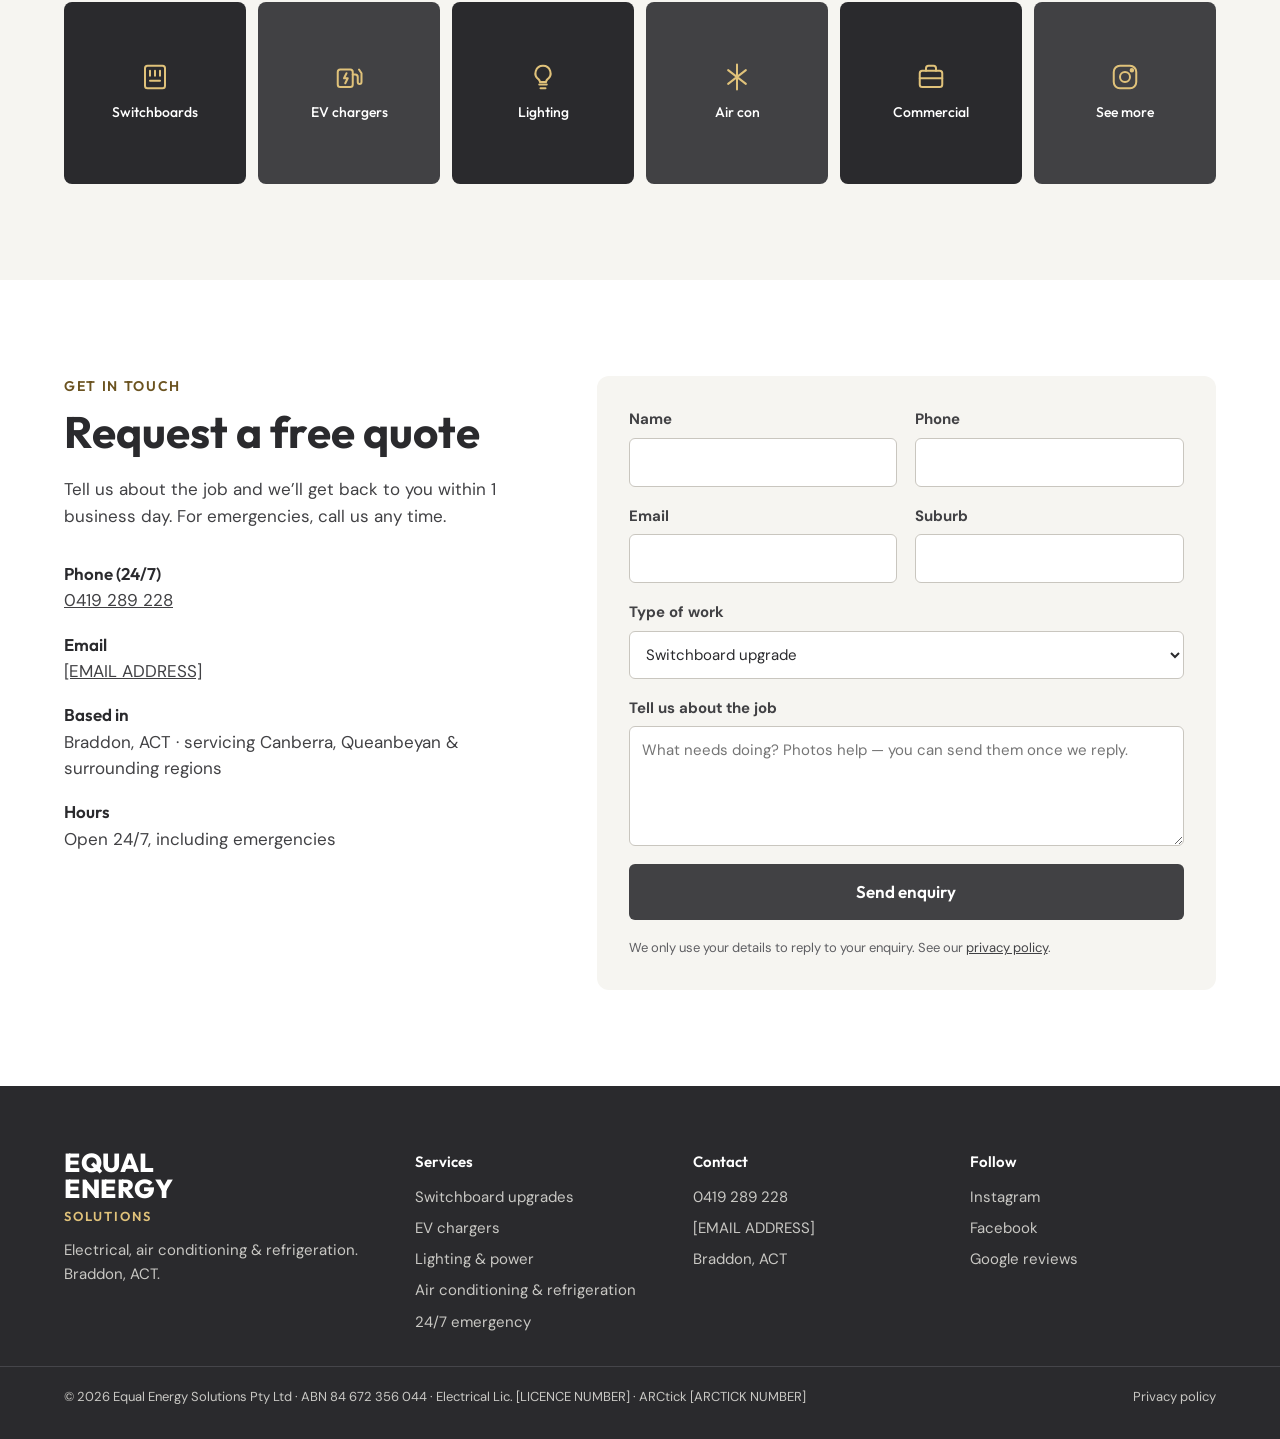
==== commit f9bb8aca: "About section: electrical & refrigeration contractor Co-Authored-By: Claude Opus 5.5 <noreply@anthro" ====
--- a/index.html
+++ b/index.html
@@ -145,8 +145,8 @@
     </div>
     <div>
       <p class="eyebrow">About us</p>
-      <h2 style="margin-bottom:20px">Your trusted local electrical contractor</h2>
-      <p>Based in Braddon, Equal Energy Solutions is your trusted local electrical contractor, delivering reliable, high-quality service across the region. With a team of experienced electricians and a commitment to exceptional customer care, we specialise in residential, commercial and maintenance work.</p>
+      <h2 style="margin-bottom:20px">Your trusted local electrical &amp; refrigeration contractor</h2>
+      <p>Based in Braddon, Equal Energy Solutions is your trusted local electrical and refrigeration contractor, delivering reliable, high-quality service across the region. With a team of experienced electricians and a commitment to exceptional customer care, we specialise in residential, commercial and maintenance work.</p>
       <p>Whether it’s a small repair, a full installation or ongoing service work, we focus on providing prompt, professional solutions with a personal touch. We specialise in switchboard upgrades, EV charger installations, lighting and power, air conditioning and refrigeration for homes and businesses, and our reliable 24/7 emergency electrician service for when you need us most.</p>
       <p>No job is too small, and we pride ourselves on being responsive, honest and detail-oriented.</p>
     </div>
